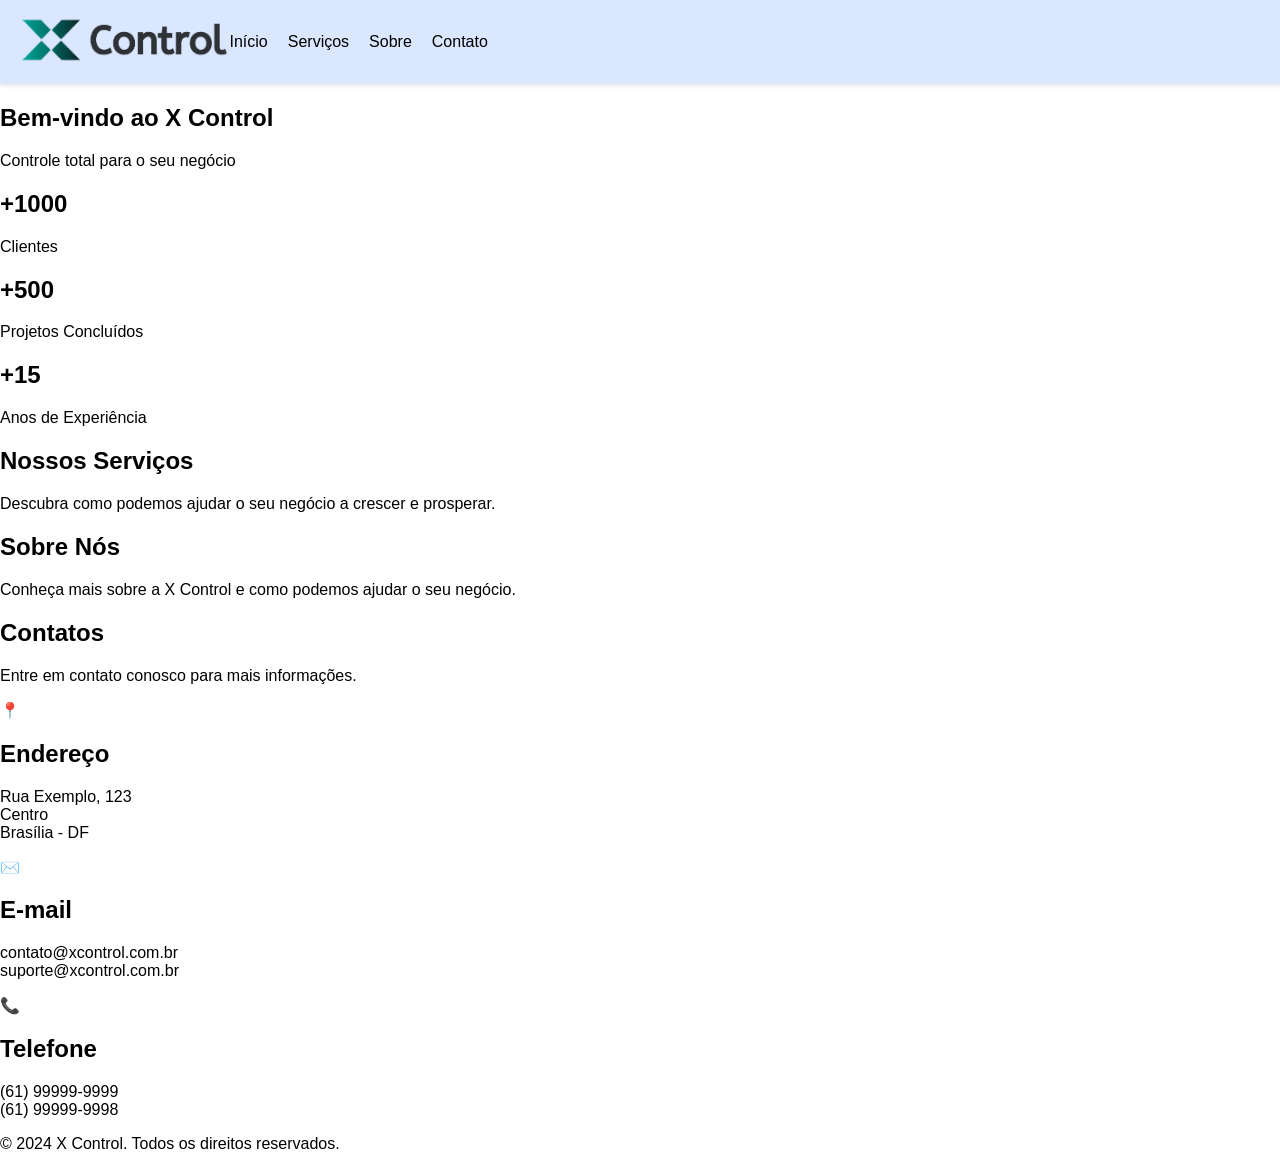
==== index.html @ 90ea310b "Initial commit" ====
<!DOCTYPE html>
<html lang="en">
<head>
    <meta charset="UTF-8">
    <meta name="viewport" content="width=device-width, initial-scale=1.0">
    <title>X Control</title>
    <link rel="stylesheet" href="style.css">
    
</head>
    
<body>
    <!-- Barra superior do código -->
    <header>
        <div class="header-container">
            <div class="logo">
                <img src="Control.png" alt="Logo do X Control">
            </div>
            <nav class="navbar">
                <ul>
                    <li href="Inicio">Início</li>
                    <li href="Servicos">Serviços</li>
                    <li href="Sobre">Sobre</li>
                    <li href="Contato">Contato</li>
                </ul>
            </nav>
        </div>  
    </header>

    <!-- Seção de Início -->
    <section class="Inicio">
            <h1>Bem-vindo ao X Control</h1>
            <p>Controle total para o seu negócio</p>

            <div class="stats-card">
                <h2>+1000</h2>
                <p>Clientes</p>
            </div>
            <div class="stats-card">
                <h2>+500</h2>
                <p>Projetos Concluídos</p>
            </div>
            <div class="stats-card">
                <h2>+15</h2>
                <p>Anos de Experiência</p>
            </div>

    </section>

    <!-- Seção de Serviços -->
    <section class="Servicos">
        <h2>Nossos Serviços</h2>
        <p>Descubra como podemos ajudar o seu negócio a crescer e prosperar.</p>
        <div class="servicos-container">
        </div>
        <div class="servicos-container">
        </div>
        <div class="servicos-container">
        </div>
        <div class="servicos-container">
        </div>
        <div class="servicos-container">
        </div>
        <div class="servicos-container">
        </div>
    </section>

    <!-- Seção Sobre -->
    <section class="Sobre">
        <h2>Sobre Nós</h2>
        <p>Conheça mais sobre a X Control e como podemos ajudar o seu negócio.</p>
    </section>

    <!-- Seção Contato -->
    <section class="Contato">
        <h2>Contatos</h2>
        <p>Entre em contato conosco para mais informações.</p>
        <div class="contato-container">
            <div class="icon">📍</div>
            <h2>Endereço</h2>
            <p>Rua Exemplo, 123<br>Centro<br>Brasília - DF</p>
        </div>
        <div class="contato-container">
            <div class="icon">✉️</div>
            <h2>E-mail</h2>
            <p>contato@xcontrol.com.br<br>suporte@xcontrol.com.br</p>
        </div>
        <div class="contato-container">
            <div class="icon">📞</div>
            <h2>Telefone</h2>
            <p>(61) 99999-9999<br>(61) 99999-9998</p>
        </div>
    </section>

    <!-- Rodapé -->
     <footer class="footer">
        <p>&copy; 2024 X Control. Todos os direitos reservados.</p>
    </footer>

    <script src="script.js"></script>
</body>
</html>
---- style.css ----
body {
    margin: 0;
    font-family: Arial, sans-serif;
}

.header-container {
    display: flex;
    align-items: center;
    background-color: #DAE7FF;
    width: 100%;
    padding: 15px 20px;
    box-shadow: 0 2px 4px rgba(0, 0, 0, 0.1);
}

.logo img { 
    height: 50px;
    width: auto;
}

.navbar ul {
    list-style: none;
    display: flex;
    gap: 20px;
    margin: 0;
    padding: 0;
}

html {
    scroll-behavior: smooth;
}
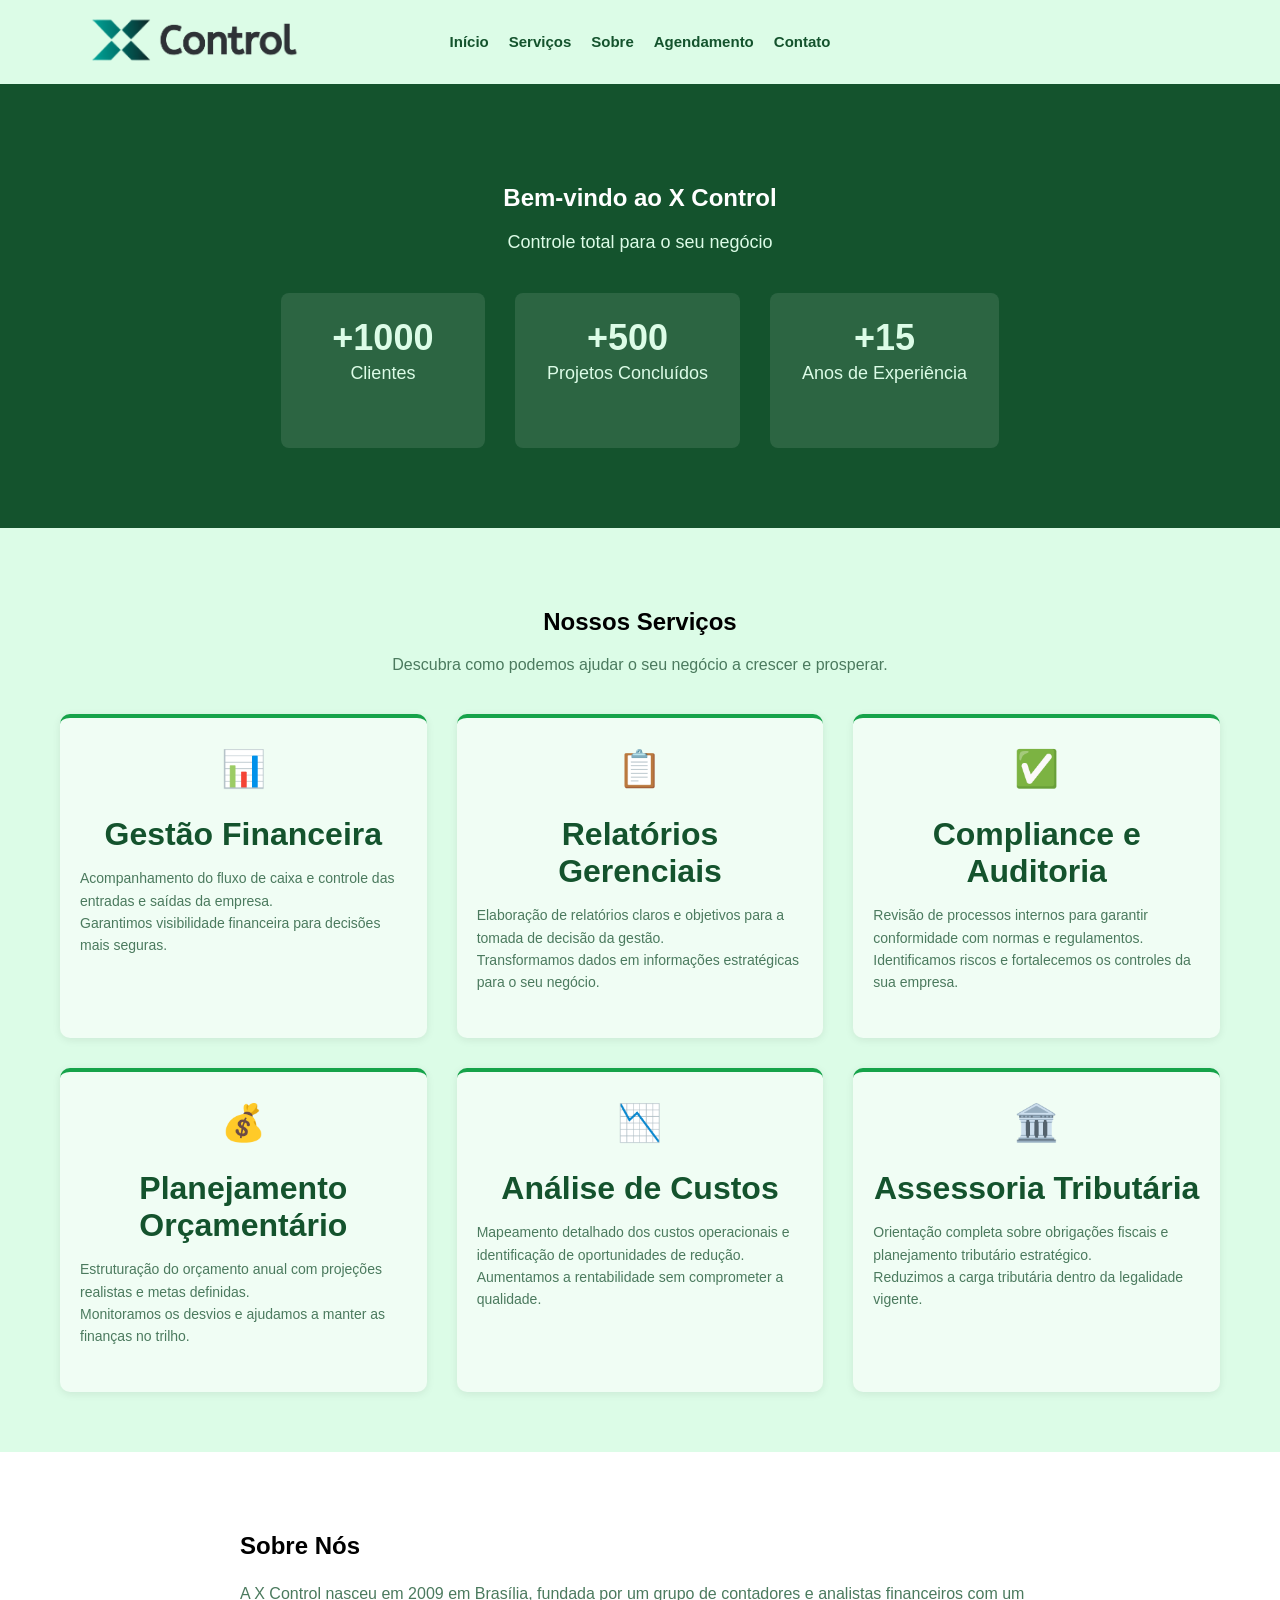
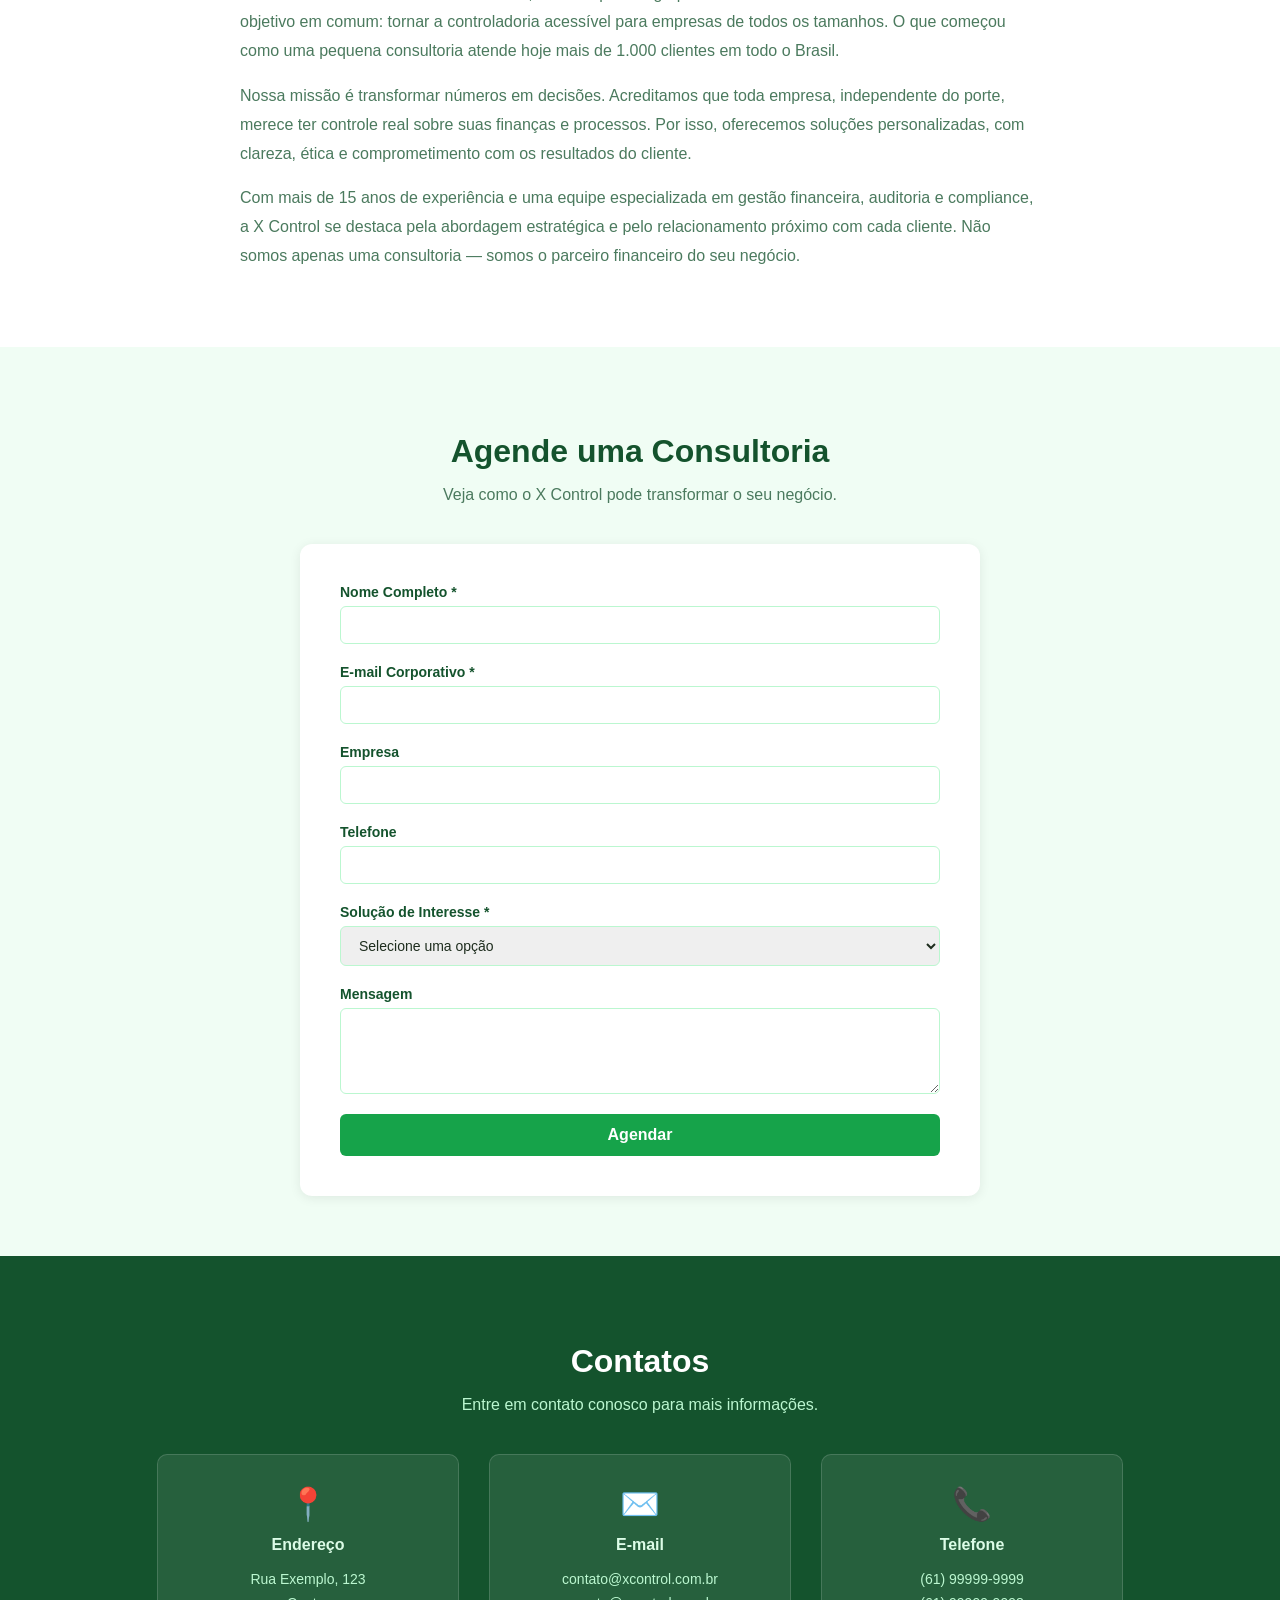
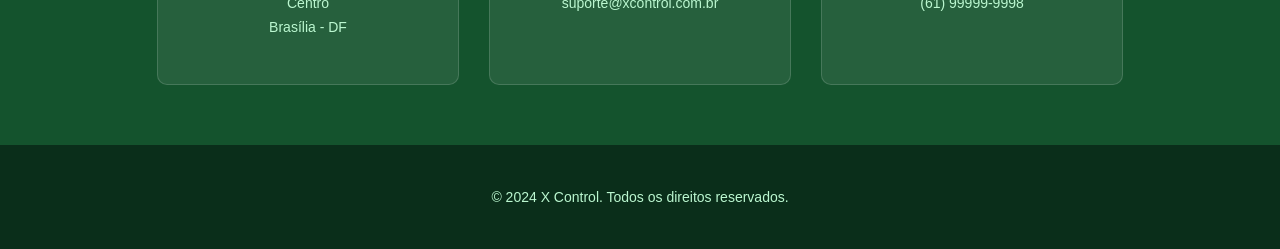
==== commit 991b22db: "ADD HTML Structure Adicionado a estrutura básica do HTML com pouco CSS." ====
--- a/index.html
+++ b/index.html
@@ -1,11 +1,11 @@
 <!DOCTYPE html>
-<html lang="en">
+<html lang="pt-BR">
 <head>
     <meta charset="UTF-8">
     <meta name="viewport" content="width=device-width, initial-scale=1.0">
     <title>X Control</title>
+    <link rel="icon" type="image/png" href="MiniLogo.png">
     <link rel="stylesheet" href="style.css">
-    
 </head>
     
 <body>
@@ -17,20 +17,21 @@
             </div>
             <nav class="navbar">
                 <ul>
-                    <li href="Inicio">Início</li>
-                    <li href="Servicos">Serviços</li>
-                    <li href="Sobre">Sobre</li>
-                    <li href="Contato">Contato</li>
+                    <li><a href="#inicio">Início</a></li>
+                    <li><a href="#servicos">Serviços</a></li>
+                    <li><a href="#sobre">Sobre</a></li>
+                    <li><a href="#agendamento">Agendamento</a></li>
+                    <li><a href="#contato">Contato</a></li>
                 </ul>
             </nav>
         </div>  
     </header>
 
     <!-- Seção de Início -->
-    <section class="Inicio">
-            <h1>Bem-vindo ao X Control</h1>
-            <p>Controle total para o seu negócio</p>
-
+    <section id="inicio">
+        <h1>Bem-vindo ao X Control</h1>
+        <p>Controle total para o seu negócio</p>
+        <div class="stats-row">
             <div class="stats-card">
                 <h2>+1000</h2>
                 <p>Clientes</p>
@@ -43,51 +44,129 @@
                 <h2>+15</h2>
                 <p>Anos de Experiência</p>
             </div>
-
+        </div>
     </section>
 
     <!-- Seção de Serviços -->
-    <section class="Servicos">
-        <h2>Nossos Serviços</h2>
+    <section id="servicos">
+        <h1>Nossos Serviços</h1>
         <p>Descubra como podemos ajudar o seu negócio a crescer e prosperar.</p>
-        <div class="servicos-container">
-        </div>
-        <div class="servicos-container">
-        </div>
-        <div class="servicos-container">
-        </div>
-        <div class="servicos-container">
-        </div>
-        <div class="servicos-container">
-        </div>
-        <div class="servicos-container">
+        <div class="servicos-grid">
+            <div class="servicos-container">
+                <div class="icon">📊</div>
+                <h2>Gestão Financeira</h2>
+                <p>Acompanhamento do fluxo de caixa e controle das entradas e saídas da empresa.<br>Garantimos visibilidade financeira para decisões mais seguras.</p>
+            </div>
+            <div class="servicos-container">
+                <div class="icon">📋</div>
+                <h2>Relatórios Gerenciais</h2>
+                <p>Elaboração de relatórios claros e objetivos para a tomada de decisão da gestão.<br>Transformamos dados em informações estratégicas para o seu negócio.</p>
+            </div>
+            <div class="servicos-container">
+                <div class="icon">✅</div>
+                <h2>Compliance e Auditoria</h2>
+                <p>Revisão de processos internos para garantir conformidade com normas e regulamentos.<br>Identificamos riscos e fortalecemos os controles da sua empresa.</p>
+            </div>
+            <div class="servicos-container">
+                <div class="icon">💰</div>
+                <h2>Planejamento Orçamentário</h2>
+                <p>Estruturação do orçamento anual com projeções realistas e metas definidas.<br>Monitoramos os desvios e ajudamos a manter as finanças no trilho.</p>
+            </div>
+            <div class="servicos-container">
+                <div class="icon">📉</div>
+                <h2>Análise de Custos</h2>
+                <p>Mapeamento detalhado dos custos operacionais e identificação de oportunidades de redução.<br>Aumentamos a rentabilidade sem comprometer a qualidade.</p>
+            </div>
+            <div class="servicos-container">   
+                <div class="icon">🏛️</div>
+                <h2>Assessoria Tributária</h2>
+                <p>Orientação completa sobre obrigações fiscais e planejamento tributário estratégico.<br>Reduzimos a carga tributária dentro da legalidade vigente.</p>
+            </div>
         </div>
     </section>
 
     <!-- Seção Sobre -->
-    <section class="Sobre">
-        <h2>Sobre Nós</h2>
-        <p>Conheça mais sobre a X Control e como podemos ajudar o seu negócio.</p>
+    <section id="sobre">
+        <h1>Sobre Nós</h1>
+        <p>A X Control nasceu em 2009 em Brasília, fundada por um grupo de contadores e analistas financeiros com um objetivo em comum: tornar a controladoria acessível para empresas de todos os tamanhos.
+             O que começou como uma pequena consultoria atende hoje mais de 1.000 clientes em todo o Brasil.</p>
+        <p>Nossa missão é transformar números em decisões. Acreditamos que toda empresa, independente do porte, merece ter controle real sobre suas finanças e processos. 
+            Por isso, oferecemos soluções personalizadas, com clareza, ética e comprometimento com os resultados do cliente.</p>
+            <p>Com mais de 15 anos de experiência e uma equipe especializada em gestão financeira, auditoria e compliance, a X Control se destaca pela abordagem estratégica e pelo relacionamento próximo com cada cliente. 
+                Não somos apenas uma consultoria — somos o parceiro financeiro do seu negócio.</p>
+    </section>
+
+    <!-- Seção de Agendamento -->
+    <section id="agendamento">
+        <h1>Agende uma Consultoria</h1>
+        <p>Veja como o X Control pode transformar o seu negócio.</p>
+
+        <form id="contato-form">
+                    <div class="form-group">
+                        <label for="nome">Nome Completo *</label>
+                        <input type="text" id="nome" name="nome" required>
+                    </div>
+                    
+                    <div class="form-group">
+                        <label for="email">E-mail Corporativo *</label>
+                        <input type="email" id="email" name="email" required>
+                        <span class="error-msg" id="email-error">Formato de e-mail inválido.</span>
+                    </div>
+
+                    <div class="form-group">
+                        <label for="empresa">Empresa</label>
+                        <input type="text" id="empresa" name="empresa">
+                    </div>
+
+                    <div class="form-group">
+                        <label for="telefone">Telefone</label>
+                        <input type="tel" id="telefone" name="telefone">
+                    </div>
+
+                    <div class="form-group">
+                        <label for="solucao">Solução de Interesse *</label>
+                        <select id="solucao" name="solucao" required>
+                            <option value="">Selecione uma opção</option>
+                            <option value="automacao">Gestão Financeira</option>
+                            <option value="cloud">Relatórios Gerenciais</option>
+                            <option value="seguranca">Compliance e Auditoria</option>
+                            <option value="bi">Planejamento Orçamentário</option>
+                            <option value="bi">Análise de Custos</option>
+                            <option value="bi">Assessoria Tributária</option>
+                            <option value="outros">Outros</option>
+                        </select>
+                    </div>
+
+                    <div class="form-group">
+                        <label for="mensagem">Mensagem</label>
+                        <textarea id="mensagem" name="mensagem" rows="4"></textarea>
+                    </div>
+
+                    <button type="submit" class="btn-agendar">Agendar</button>
+                </form>
+    
     </section>
 
     <!-- Seção Contato -->
-    <section class="Contato">
-        <h2>Contatos</h2>
+    <section id="contato">
+        <h1>Contatos</h1>
         <p>Entre em contato conosco para mais informações.</p>
-        <div class="contato-container">
-            <div class="icon">📍</div>
-            <h2>Endereço</h2>
-            <p>Rua Exemplo, 123<br>Centro<br>Brasília - DF</p>
-        </div>
-        <div class="contato-container">
-            <div class="icon">✉️</div>
-            <h2>E-mail</h2>
-            <p>contato@xcontrol.com.br<br>suporte@xcontrol.com.br</p>
-        </div>
-        <div class="contato-container">
-            <div class="icon">📞</div>
-            <h2>Telefone</h2>
-            <p>(61) 99999-9999<br>(61) 99999-9998</p>
+        <div class="contato-row">
+            <div class="contato-container">
+                <div class="icon">📍</div>
+                <h2>Endereço</h2>
+                <p>Rua Exemplo, 123<br>Centro<br>Brasília - DF</p>
+            </div>
+            <div class="contato-container">
+                <div class="icon">✉️</div>
+                <h2>E-mail</h2>
+                <p>contato@xcontrol.com.br<br>suporte@xcontrol.com.br</p>
+            </div>
+            <div class="contato-container">
+                <div class="icon">📞</div>
+                <h2>Telefone</h2>
+                <p>(61) 99999-9999<br>(61) 99999-9998</p>
+            </div>
         </div>
     </section>
 
--- a/style.css
+++ b/style.css
@@ -1,15 +1,35 @@
+html {
+    scroll-behavior: smooth;
+}
+
 body {
     margin: 0;
     font-family: Arial, sans-serif;
 }
 
+header {
+    position: sticky;
+    top: 0;
+    z-index: 1000;
+    transition: box-shadow 0.3s;
+    background-color: #dcfce7;
+}
+
 .header-container {
     display: flex;
     align-items: center;
-    background-color: #DAE7FF;
+    justify-content: space-between;
+    max-width: 1200px;
+    margin: 0 auto;
+    padding: 15px 50px;
+    box-sizing: border-box;
     width: 100%;
-    padding: 15px 20px;
-    box-shadow: 0 2px 4px rgba(0, 0, 0, 0.1);
+}
+
+.navbar {
+    position: absolute;
+    left: 50%;
+    transform: translateX(-50%);
 }
 
 .logo img { 
@@ -25,6 +45,270 @@
     padding: 0;
 }
 
-html {
-    scroll-behavior: smooth;
+.navbar ul a {
+    text-decoration: none;
+    color: #14532d;
+    font-weight: 600;
+    font-size: 15px;
+    transition: color 0.3s;
+}
+
+.navbar ul a:hover {
+    color: #16a34a;
+}
+
+#inicio {
+    background-color: #14532d;
+    color: white;
+    text-align: center;
+    padding: 80px 20px;
+}
+
+#inicio p {
+    font-size: 18px;
+    color: #dcfce7;
+    margin-bottom: 40px;
+}
+
+.stats-row {
+    display: flex;
+    justify-content: center;
+    gap: 30px;
+    flex-wrap: wrap;
+}
+
+.stats-card {
+    background-color: rgba(255,255,255,0.1);
+    border-radius: 8px;
+    padding: 24px 32px;
+    text-align: center;
+    min-width: 140px;
+}
+
+.stats-card h2 {
+    font-size: 36px;
+    color: #dcfce7;
+    margin: 0;
+}
+
+.stats-card p {
+    font-size: 14px;
+    color: #4b7a5e;
+    margin: 4px 0 0;
+}
+
+#servicos {
+    background-color: #dcfce7;
+    padding: 60px 20px;
+    text-align: center;
+    min-width: 320px;
+}
+
+.servicos-grid {
+    display: grid;
+    grid-template-columns: repeat(3, 1fr);
+    gap: 30px;
+    max-width: 1200px;
+    margin: 40px auto 0;
+    padding: 0 20px;
+    box-sizing: border-box;
+}
+
+#servicos h2 {
+    font-size: 32px;
+    color: #14532d;
+}
+
+#servicos > p {
+    color: #4b7a5e;
+    font-size: 16px;
+}
+
+.servicos-container {
+    background-color: #f0fdf4;
+    border-radius: 10px;
+    padding: 30px 20px;
+    box-shadow: 0 2px 8px rgba(0,0,0,0.08);
+    border-top: 4px solid #16a34a;
+    transition: transform 0.3s;
+}
+
+.servicos-container:hover {
+    transform: translateY(-10px);
+}
+
+.servicos-container .icon {
+    font-size: 36px;
+    margin-bottom: 12px;
+}
+
+.servicos-container h2 {
+    font-size: 18px;
+    color: #1e2d1e;
+    margin-bottom: 8px;
+}
+
+.servicos-container p {
+    font-size: 14px;
+    color: #4b7a5e;
+    line-height: 1.6;
+    text-align: left;
+}
+
+#sobre {
+    background-color: #ffffff;
+    padding: 60px 20px;
+    max-width: 800px;
+    margin: 0 auto;
+}
+
+#sobre h2 {
+    font-size: 32px;
+    color: #14532d;
+    margin-bottom: 20px;
+}
+
+#sobre p {
+    font-size: 16px;
+    color: #4b7a5e;
+    line-height: 1.8;
+    margin-bottom: 16px;
+}
+
+#agendamento {
+    background-color: #f0fdf4;
+    padding: 60px 20px;
+}
+
+#agendamento h1 {
+    font-size: 32px;
+    color: #14532d;
+    text-align: center;
+    margin-bottom: 10px;
+}
+
+#agendamento > p {
+    text-align: center;
+    color: #4b7a5e;
+    margin-bottom: 40px;
+}
+
+#contato-form {
+    max-width: 600px;
+    margin: 0 auto;
+    background-color: #ffffff;
+    padding: 40px;
+    border-radius: 12px;
+    box-shadow: 0 2px 12px rgba(0,0,0,0.08);
+}
+
+.form-group {
+    display: flex;
+    flex-direction: column;
+    margin-bottom: 20px;
+}
+
+.form-group label {
+    font-size: 14px;
+    font-weight: 600;
+    color: #14532d;
+    margin-bottom: 6px;
+}
+
+.form-group input,
+.form-group select,
+.form-group textarea {
+    padding: 10px 14px;
+    border: 1px solid #bbf7d0;
+    border-radius: 6px;
+    font-size: 14px;
+    color: #1e2d1e;
+    outline: none;
+    transition: border-color 0.3s;
+}
+
+.form-group input:focus, .form-group select:focus, .form-group textarea:focus {
+    border-color: #16a34a;
+}
+
+.error-msg {
+    display: none;
+    font-size: 12px;
+    color: #dc2626;
+}
+
+.btn-agendar {
+    width: 100%;
+    padding: 12px;
+    background-color: #16a34a;
+    color: #ffffff;
+    font-size: 16px;
+    font-weight: 600;
+    border: none;
+    border-radius: 6px;
+    cursor: pointer;
+    transition: background-color 0.3s;
+}
+
+.btn-agendar:hover {
+    background-color: #15803d;
+}
+
+#contato {
+    background-color: #14532d;
+    padding: 60px 20px;
+    text-align: center;
+}
+
+#contato h1 {
+    font-size: 32px;
+    color: #ffffff;
+    margin-bottom: 10px;
+}
+
+#contato > p {
+    color: #bbf7d0;
+    margin-bottom: 40px;
+}
+
+.contato-row {
+    display: flex;
+    justify-content: center;
+    gap: 30px;
+    flex-wrap: wrap;
+    max-width: 1000px;
+    margin: 0 auto;
+}
+
+.contato-container {
+    background-color: rgba(255,255,255,0.08);
+    border-radius: 10px;
+    padding: 30px 40px;
+    min-width: 220px;
+    border: 1px solid rgba(255,255,255,0.15);
+}
+
+.contato-container .icon {
+    font-size: 32px;
+    margin-bottom: 10px;
+}
+
+.contato-container h2 {
+    font-size: 16px;
+    color: #dcfce7;
+    margin-bottom: 8px;
+}
+
+.contato-container p {
+    font-size: 14px;
+    color: #bbf7d0;
+    line-height: 1.7;
+}
+
+.footer {
+    background-color: #0a2e1a;
+    color: #bbf7d0;
+    text-align: center;
+    padding: 30px 20px;
+    font-size: 14px;
 }
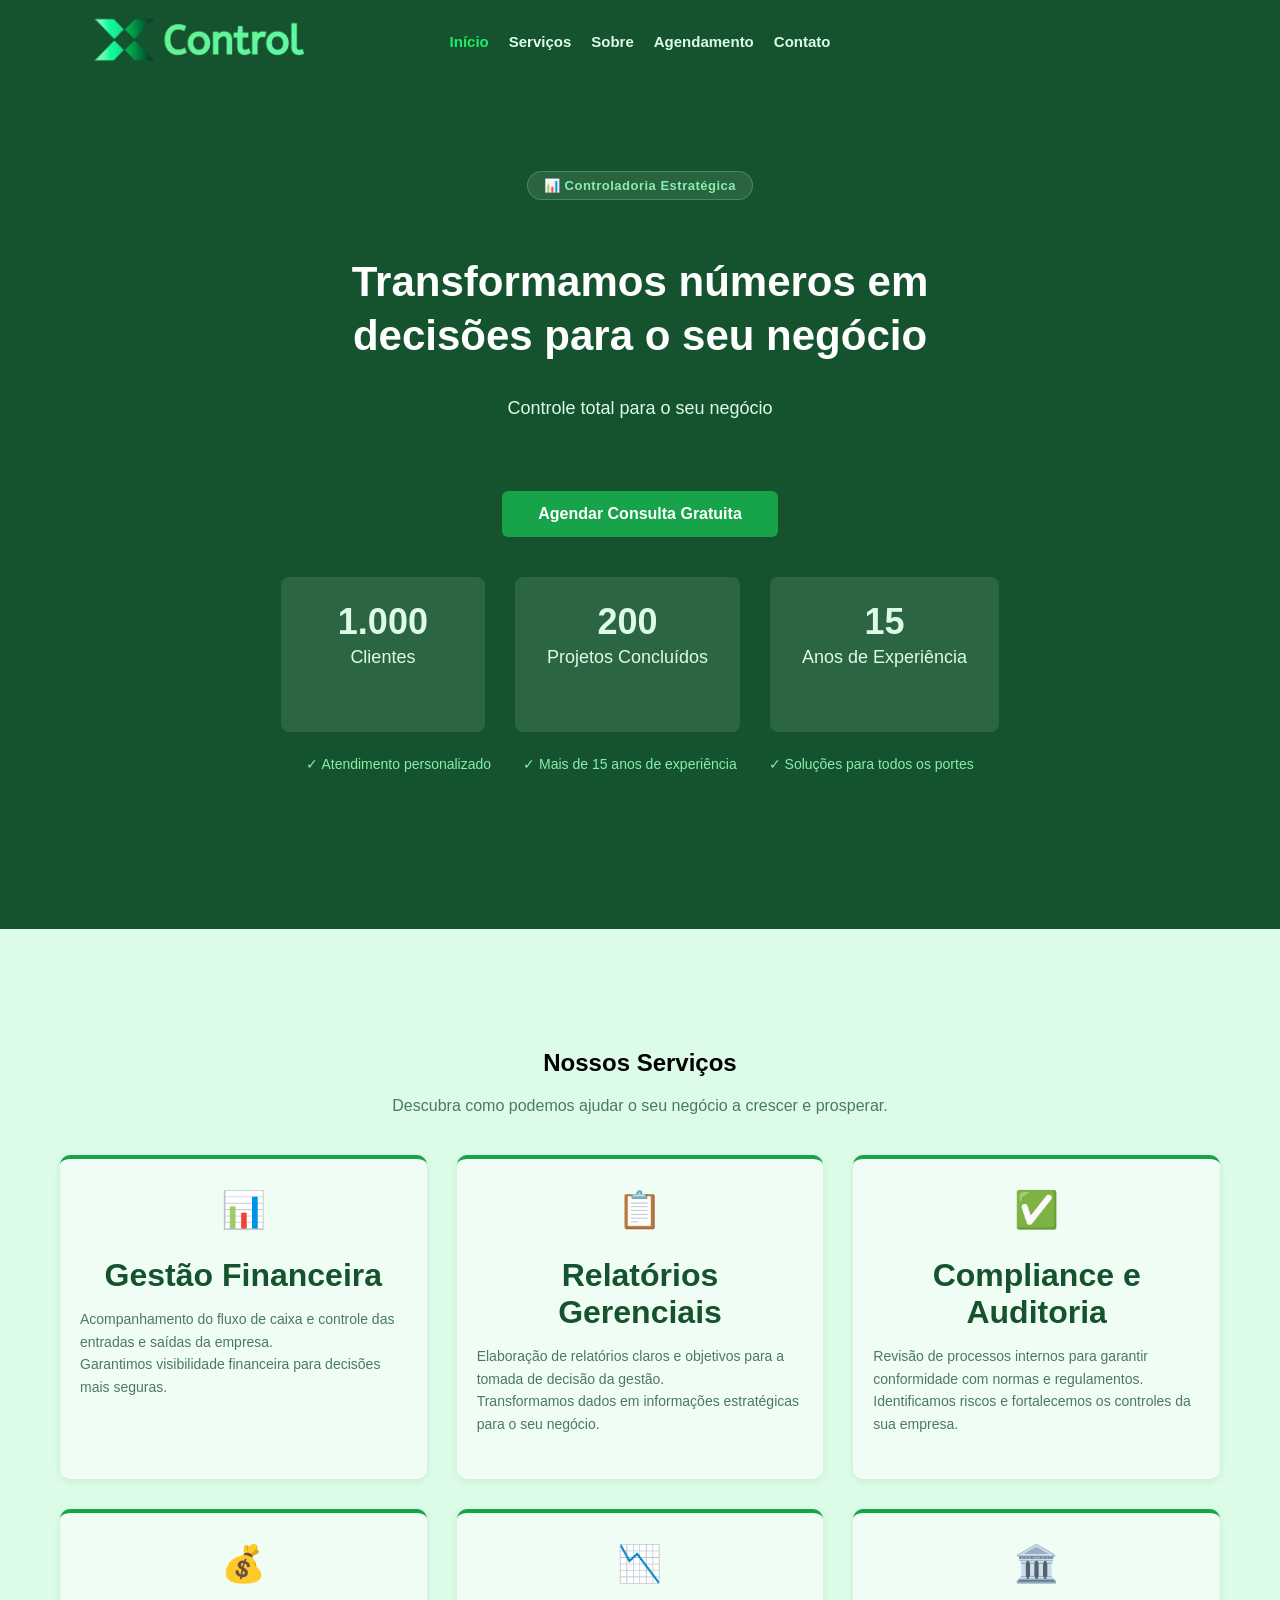
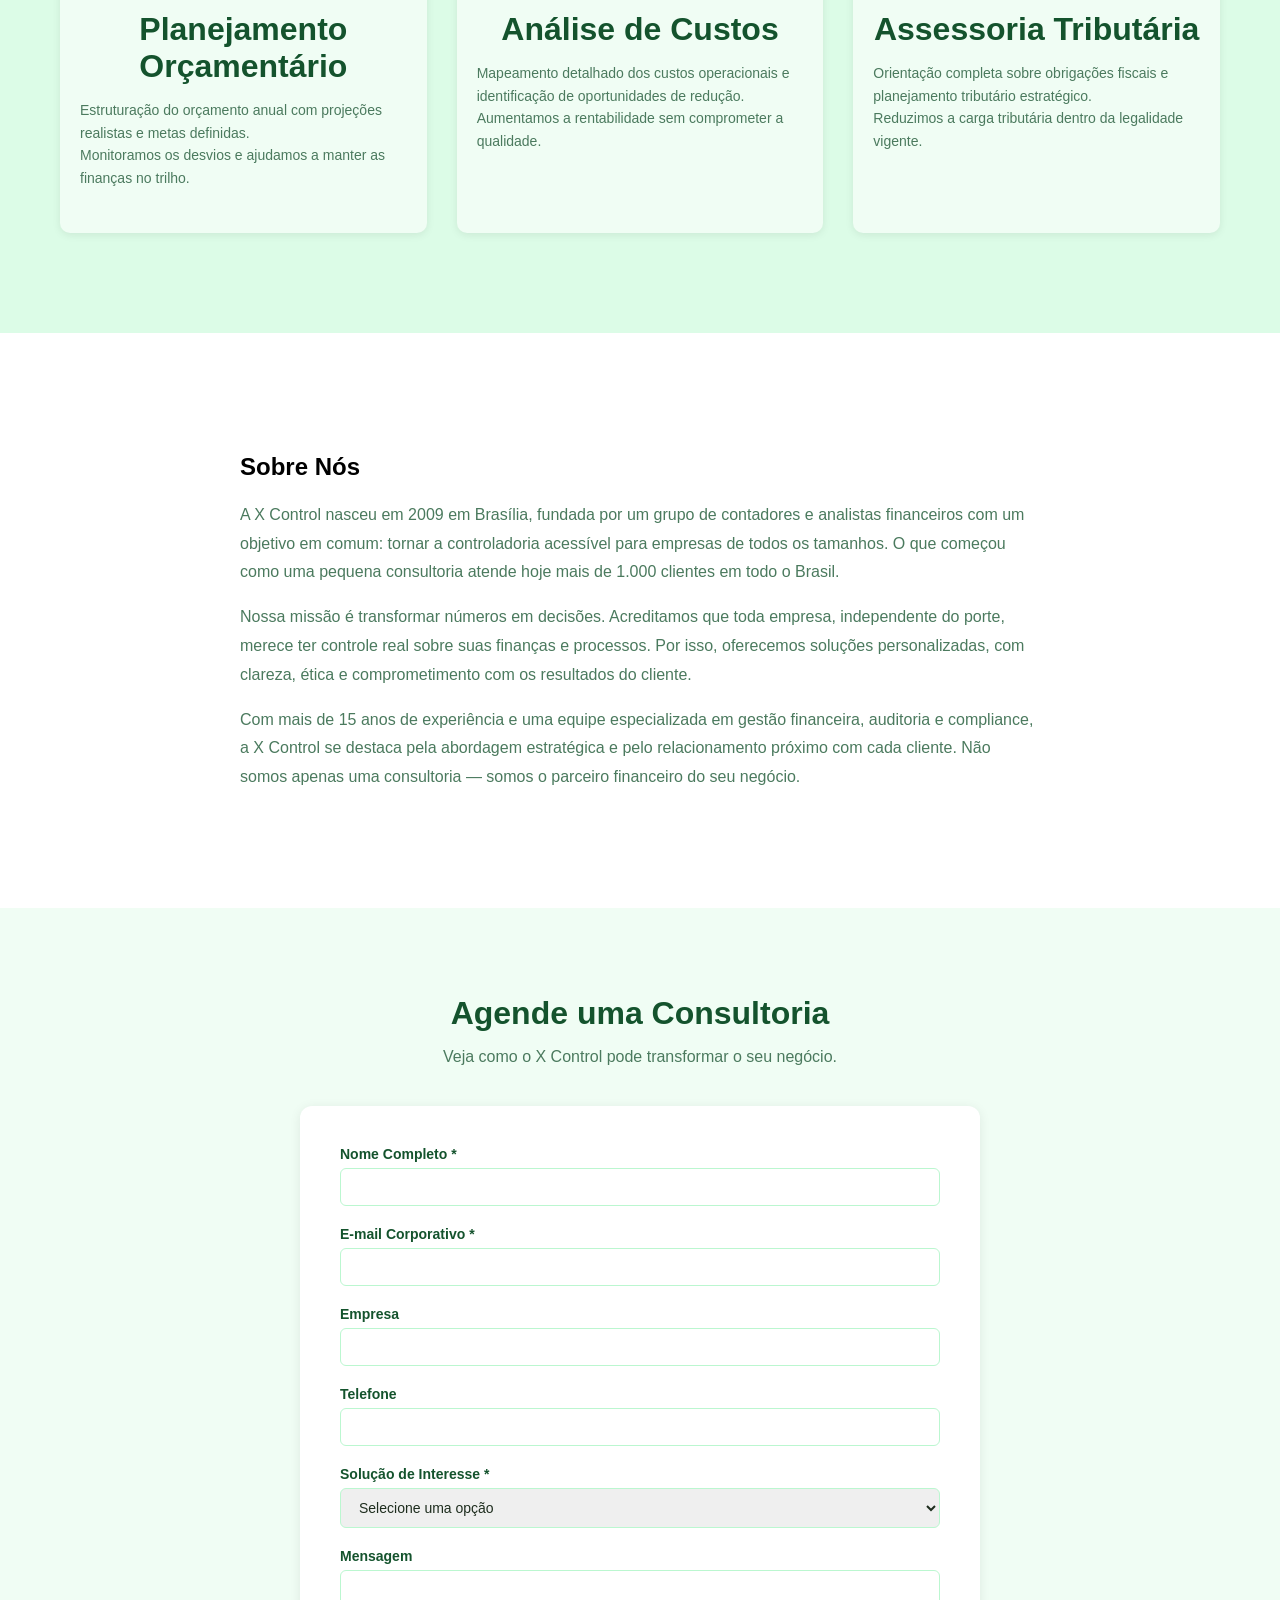
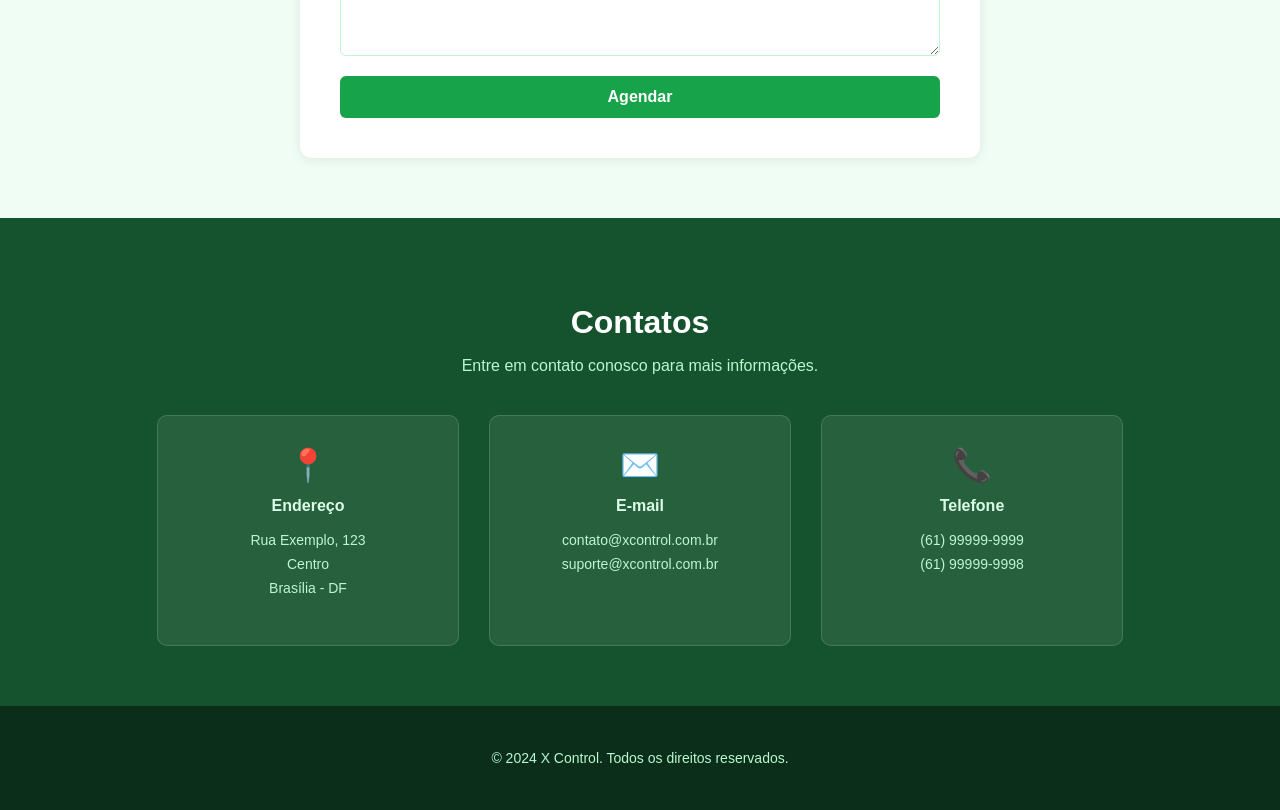
==== commit f17a147a: "Fase 2 Site" ====
--- a/index.html
+++ b/index.html
@@ -3,7 +3,7 @@
 <head>
     <meta charset="UTF-8">
     <meta name="viewport" content="width=device-width, initial-scale=1.0">
-    <title>X Control</title>
+    <title>Control</title>
     <link rel="icon" type="image/png" href="MiniLogo.png">
     <link rel="stylesheet" href="style.css">
 </head>
@@ -29,22 +29,32 @@
 
     <!-- Seção de Início -->
     <section id="inicio">
-        <h1>Bem-vindo ao X Control</h1>
+        <span class="badge-inicio">📊 Controladoria Estratégica</span>
+        <h1>Transformamos números em<br>decisões para o seu negócio</h1>
         <p>Controle total para o seu negócio</p>
+        <a href="#agendamento" class="btn-inicio">Agendar Consulta Gratuita</a>
         <div class="stats-row">
             <div class="stats-card">
-                <h2>+1000</h2>
+                <h2 class="contador" data-target="1000">0</h2>
                 <p>Clientes</p>
             </div>
             <div class="stats-card">
-                <h2>+500</h2>
+                <h2 class="contador" data-target="200">0</h2>
                 <p>Projetos Concluídos</p>
             </div>
             <div class="stats-card">
-                <h2>+15</h2>
+                <h2 class="contador" data-target="15">0</h2>
                 <p>Anos de Experiência</p>
             </div>
         </div>
+
+        <div class="diferenciais-row">
+            <span>✓ Atendimento personalizado</span>
+            <span>✓ Mais de 15 anos de experiência</span>
+            <span>✓ Soluções para todos os portes</span>
+        </div>
+        
+</div>
     </section>
 
     <!-- Seção de Serviços -->
--- a/style.css
+++ b/style.css
@@ -12,7 +12,7 @@
     top: 0;
     z-index: 1000;
     transition: box-shadow 0.3s;
-    background-color: #dcfce7;
+    background-color: #14532d;
 }
 
 .header-container {
@@ -26,6 +26,10 @@
     width: 100%;
 }
 
+header.scrolled{
+    box-shadow: 0 6px 18px #00000022;
+}
+
 .navbar {
     position: absolute;
     left: 50%;
@@ -47,21 +51,50 @@
 
 .navbar ul a {
     text-decoration: none;
-    color: #14532d;
+    color: #dcfce7;
     font-weight: 600;
     font-size: 15px;
     transition: color 0.3s;
 }
 
 .navbar ul a:hover {
-    color: #16a34a;
+    color: #1fed6a;
+}
+
+.navbar ul a.active{
+    color: #1fed6a;
 }
 
 #inicio {
     background-color: #14532d;
-    color: white;
-    text-align: center;
-    padding: 80px 20px;
+    color: #FFFFFF;
+    text-align: center;
+     min-height: 75vh;
+    display: flex;
+    flex-direction: column;
+    justify-content: center;
+    align-items: center;
+    padding: 50px 20px 120px;
+}
+
+.badge-inicio {
+    display: inline-block;
+    background-color: #ffffff18;
+    color: #86efac;
+    font-size: 13px;
+    font-weight: 600;
+    padding: 6px 16px;
+    border-radius: 999px;
+    border: 1px solid #86efac44;
+    margin-bottom: 20px;
+    letter-spacing: 0.5px;
+}
+
+#inicio h1 {
+    font-size: 42px;
+    font-weight: 700;
+    line-height: 1.3;
+    margin-bottom: 16px;
 }
 
 #inicio p {
@@ -97,9 +130,53 @@
     margin: 4px 0 0;
 }
 
+.btn-inicio {
+    display: inline-block;
+    margin: 32px 0 40px;
+    padding: 14px 36px;
+    background-color: #16a34a;
+    color: #ffffff;
+    font-size: 16px;
+    font-weight: 600;
+    border-radius: 6px;
+    text-decoration: none;
+    transition: background-color 0.3s;
+}
+
+.btn-inicio-outline {
+    display: inline-block;
+    padding: 14px 36px;
+    border: 2px solid #86efac;
+    color: #86efac;
+    font-size: 16px;
+    font-weight: 600;
+    border-radius: 6px;
+    text-decoration: none;
+    transition: all 0.3s;
+}
+
+.btn-inicio-outline:hover {
+    background-color: #86efac22;
+}
+
+.btn-inicio:hover {
+    background-color: #15803d;
+}
+
+.diferenciais-row {
+    display: flex;
+    gap: 32px;
+    justify-content: center;
+    flex-wrap: wrap;
+    margin-top: 24px;
+    font-size: 14px;
+    color: #86efac;
+    font-weight: 500;
+}
+
 #servicos {
     background-color: #dcfce7;
-    padding: 60px 20px;
+    padding: 100px 20px;
     text-align: center;
     min-width: 320px;
 }
@@ -131,6 +208,14 @@
     box-shadow: 0 2px 8px rgba(0,0,0,0.08);
     border-top: 4px solid #16a34a;
     transition: transform 0.3s;
+    opacity: 0;
+    transform: translateY(30px);
+    transition: opacity 0.6s ease, transform 0.6s ease;
+}
+
+.servicos-container.visivel {
+    opacity: 1;
+    transform: translateY(0);
 }
 
 .servicos-container:hover {
@@ -157,7 +242,7 @@
 
 #sobre {
     background-color: #ffffff;
-    padding: 60px 20px;
+    padding: 100px 20px;
     max-width: 800px;
     margin: 0 auto;
 }
@@ -311,4 +396,23 @@
     text-align: center;
     padding: 30px 20px;
     font-size: 14px;
-}+}
+
+
+::-webkit-scrollbar {
+    width: 8px;
+}
+
+::-webkit-scrollbar-track {
+    background-color: #0a2e1a;
+}
+
+::-webkit-scrollbar-thumb {
+    background-color: #16a34a;
+    border-radius: 999px;
+}
+
+
+::-webkit-scrollbar-thumb:hover {
+    background-color: #15803d;
+}
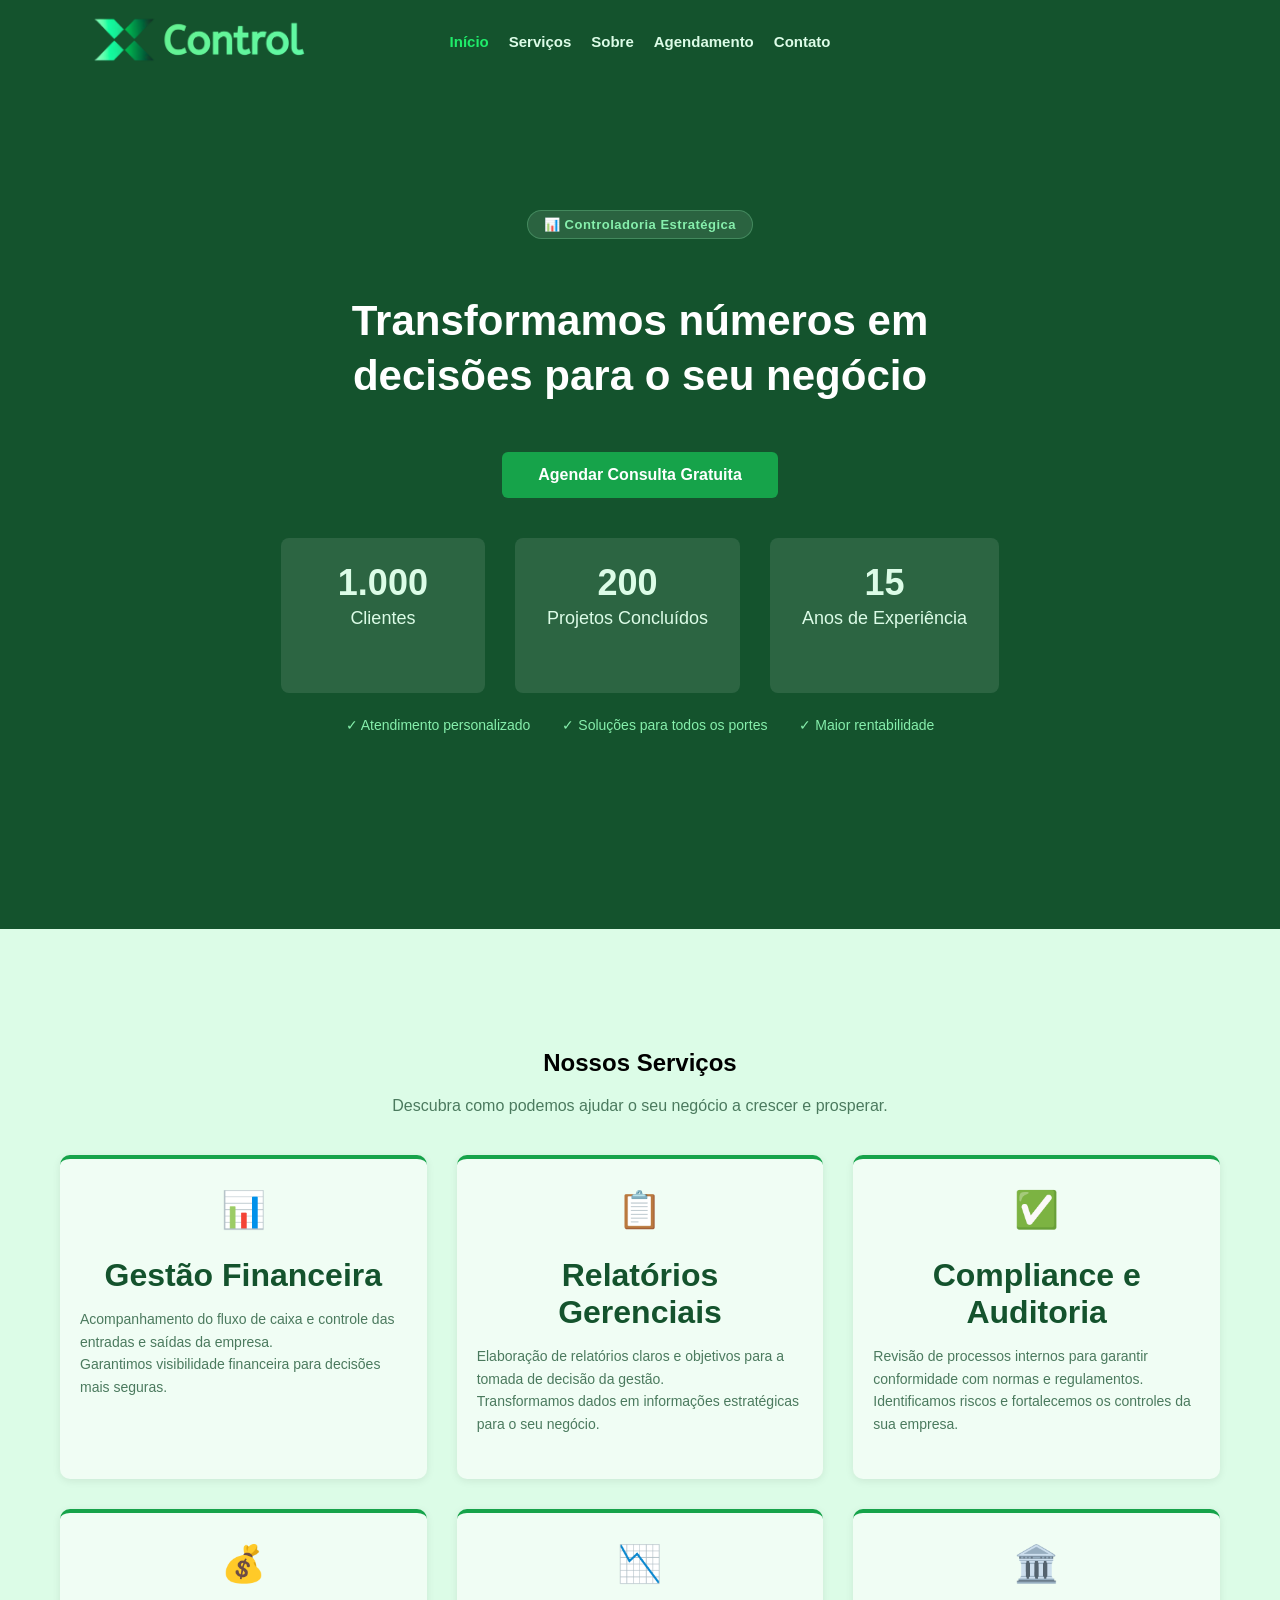
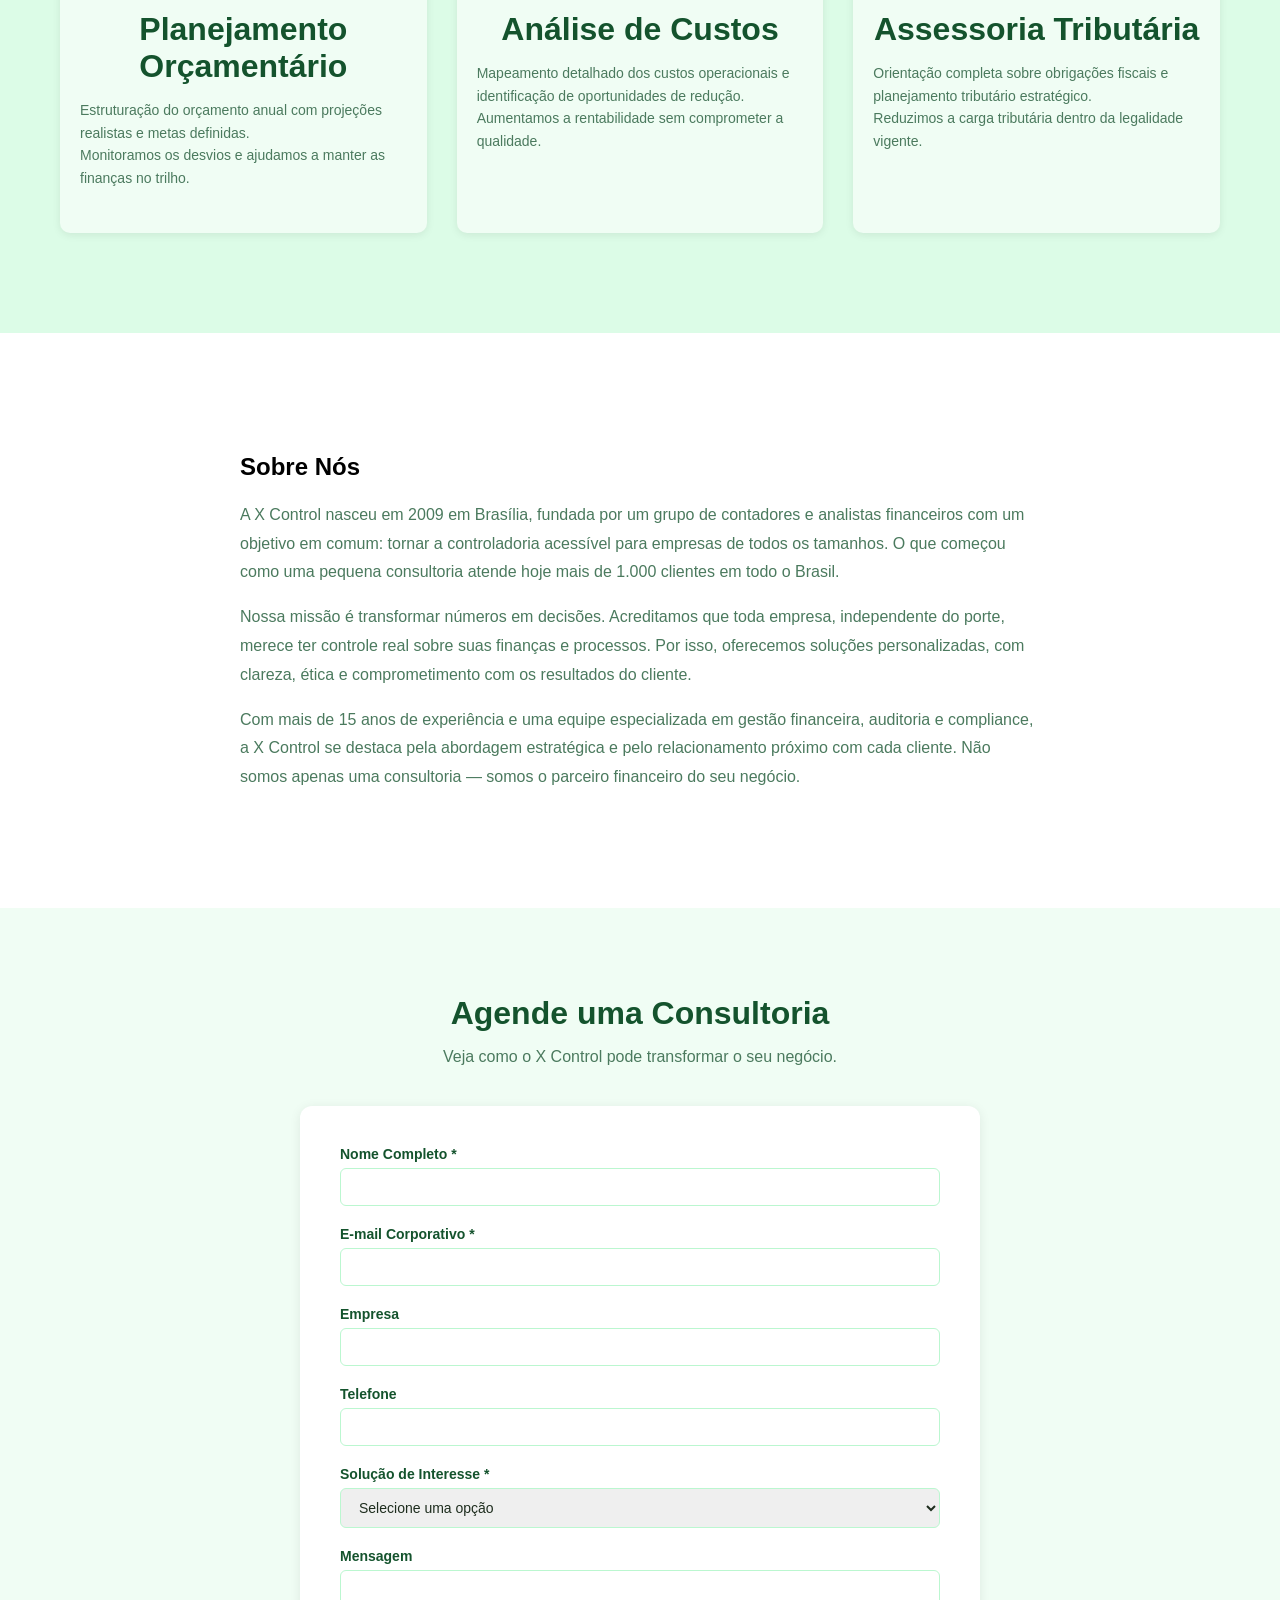
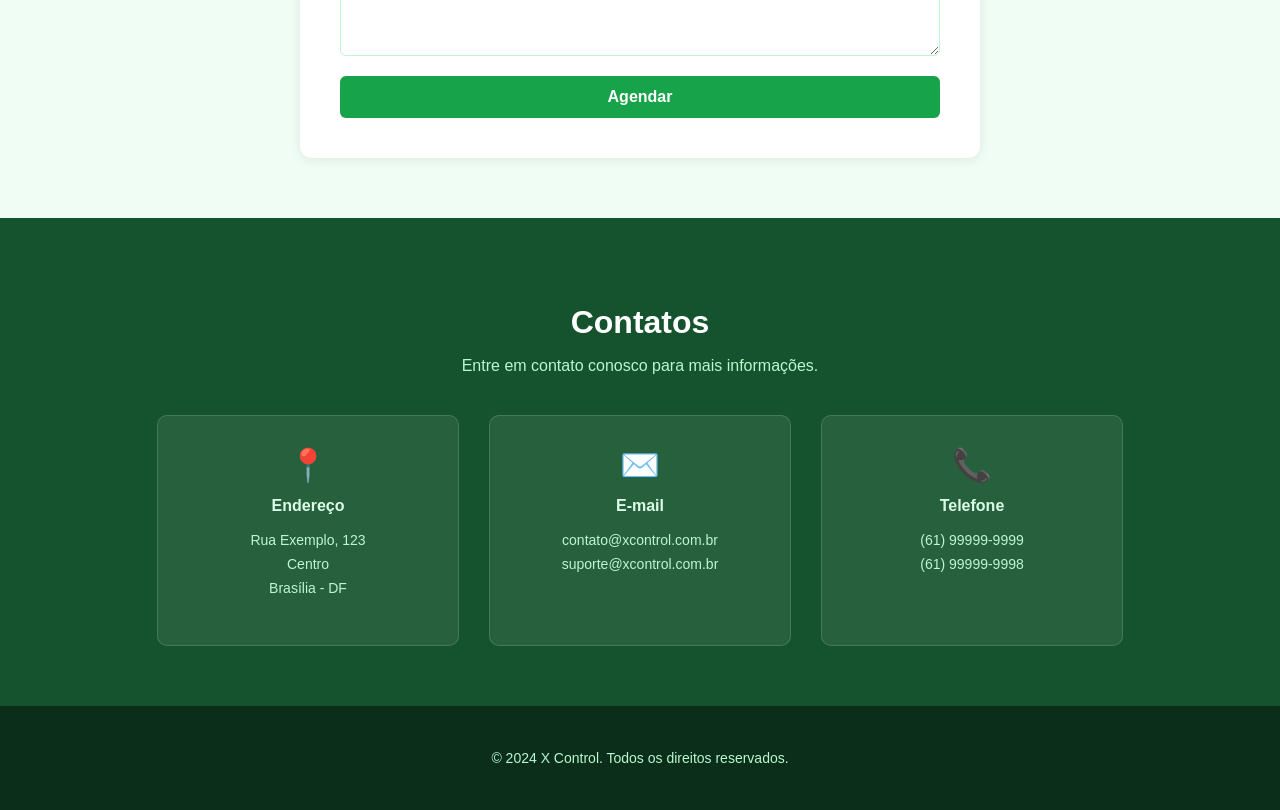
==== commit 59ab22b1: "Update V2.1" ====
--- a/index.html
+++ b/index.html
@@ -31,7 +31,6 @@
     <section id="inicio">
         <span class="badge-inicio">📊 Controladoria Estratégica</span>
         <h1>Transformamos números em<br>decisões para o seu negócio</h1>
-        <p>Controle total para o seu negócio</p>
         <a href="#agendamento" class="btn-inicio">Agendar Consulta Gratuita</a>
         <div class="stats-row">
             <div class="stats-card">
@@ -50,8 +49,8 @@
 
         <div class="diferenciais-row">
             <span>✓ Atendimento personalizado</span>
-            <span>✓ Mais de 15 anos de experiência</span>
             <span>✓ Soluções para todos os portes</span>
+            <span>✓ Maior rentabilidade</span>
         </div>
         
 </div>
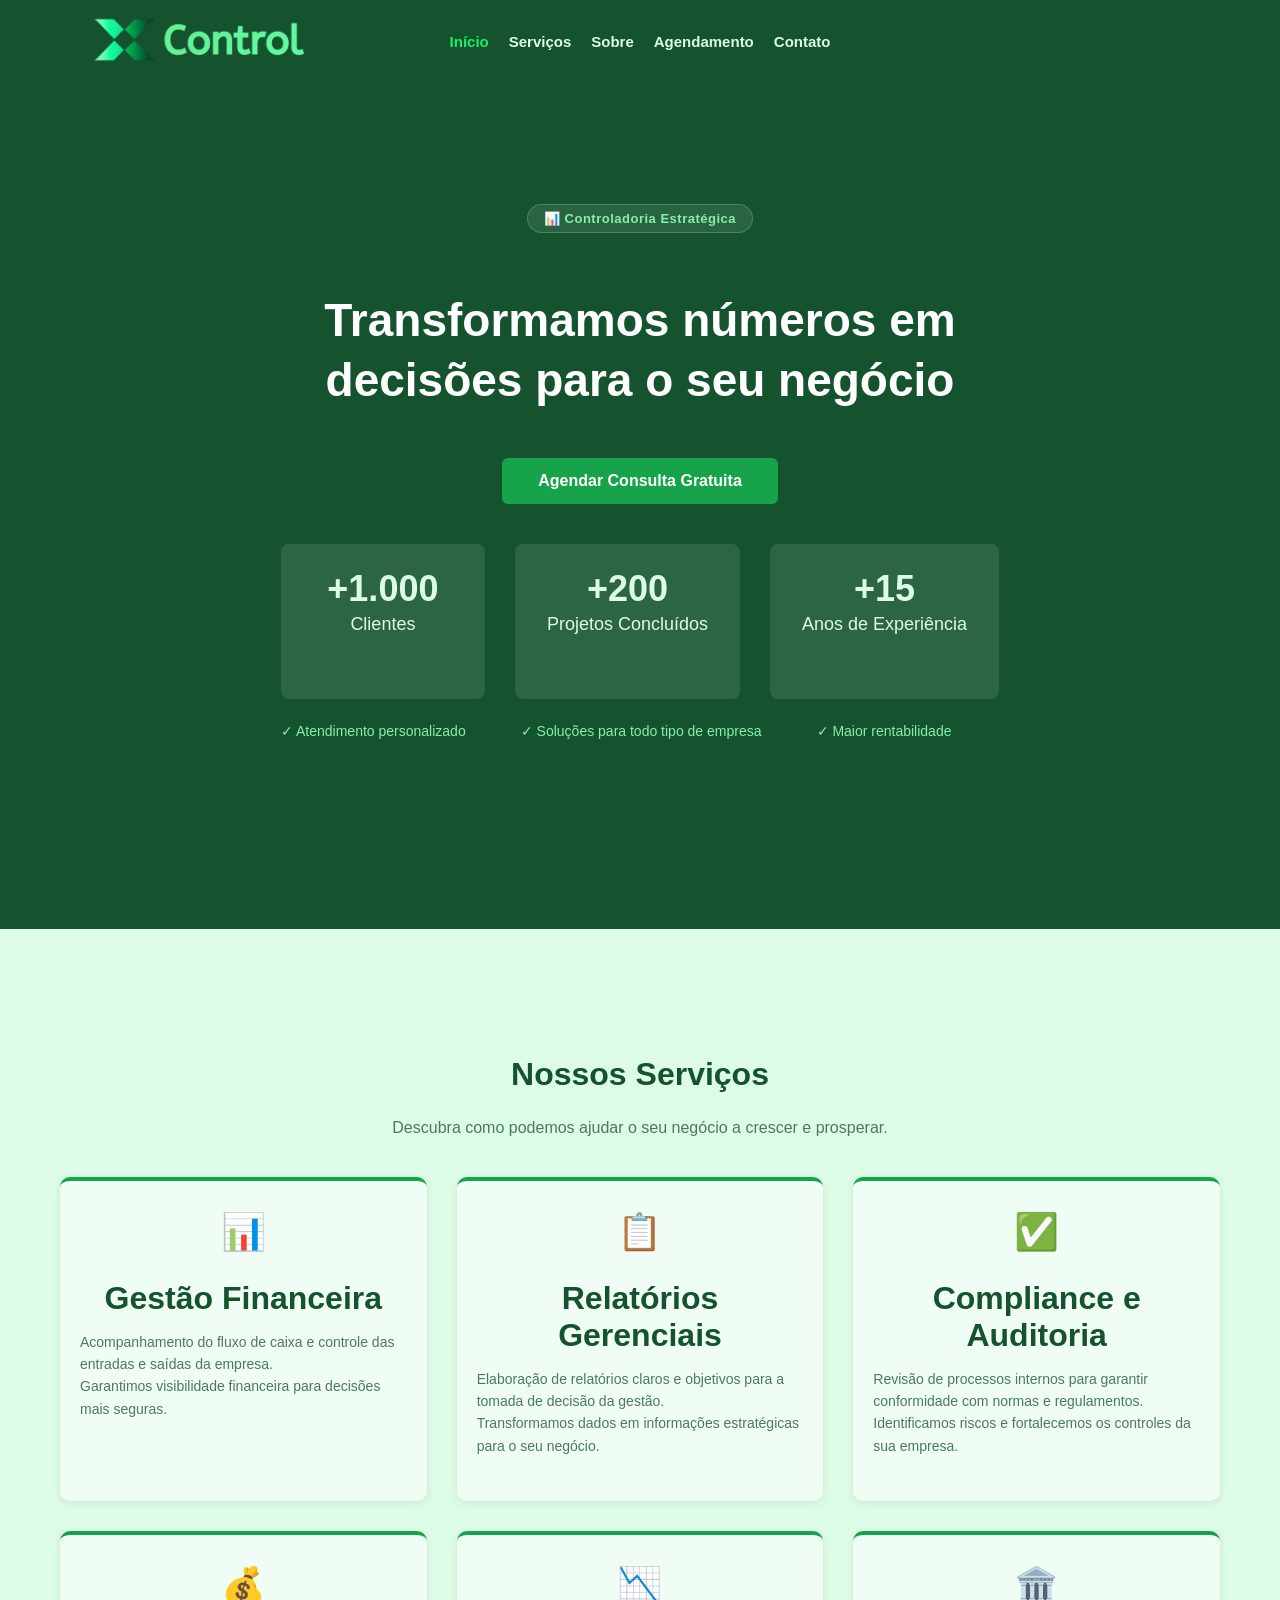
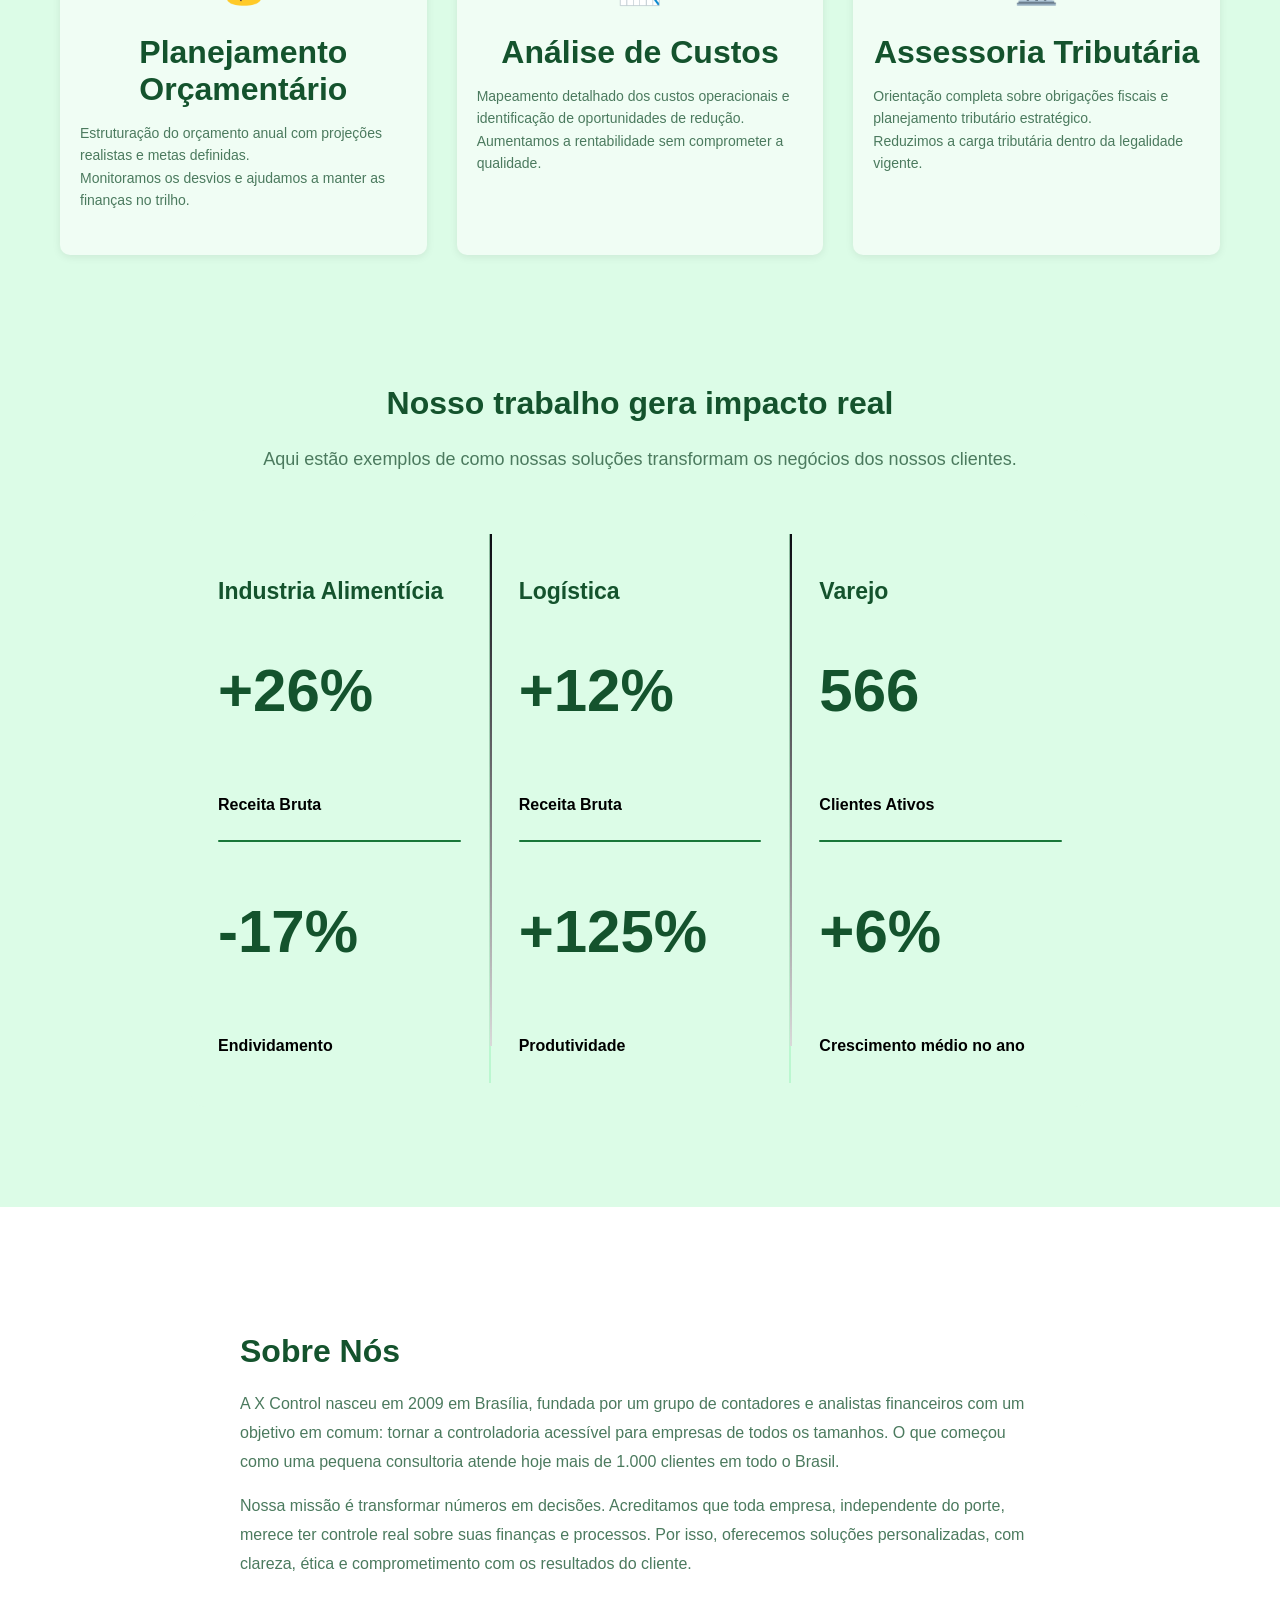
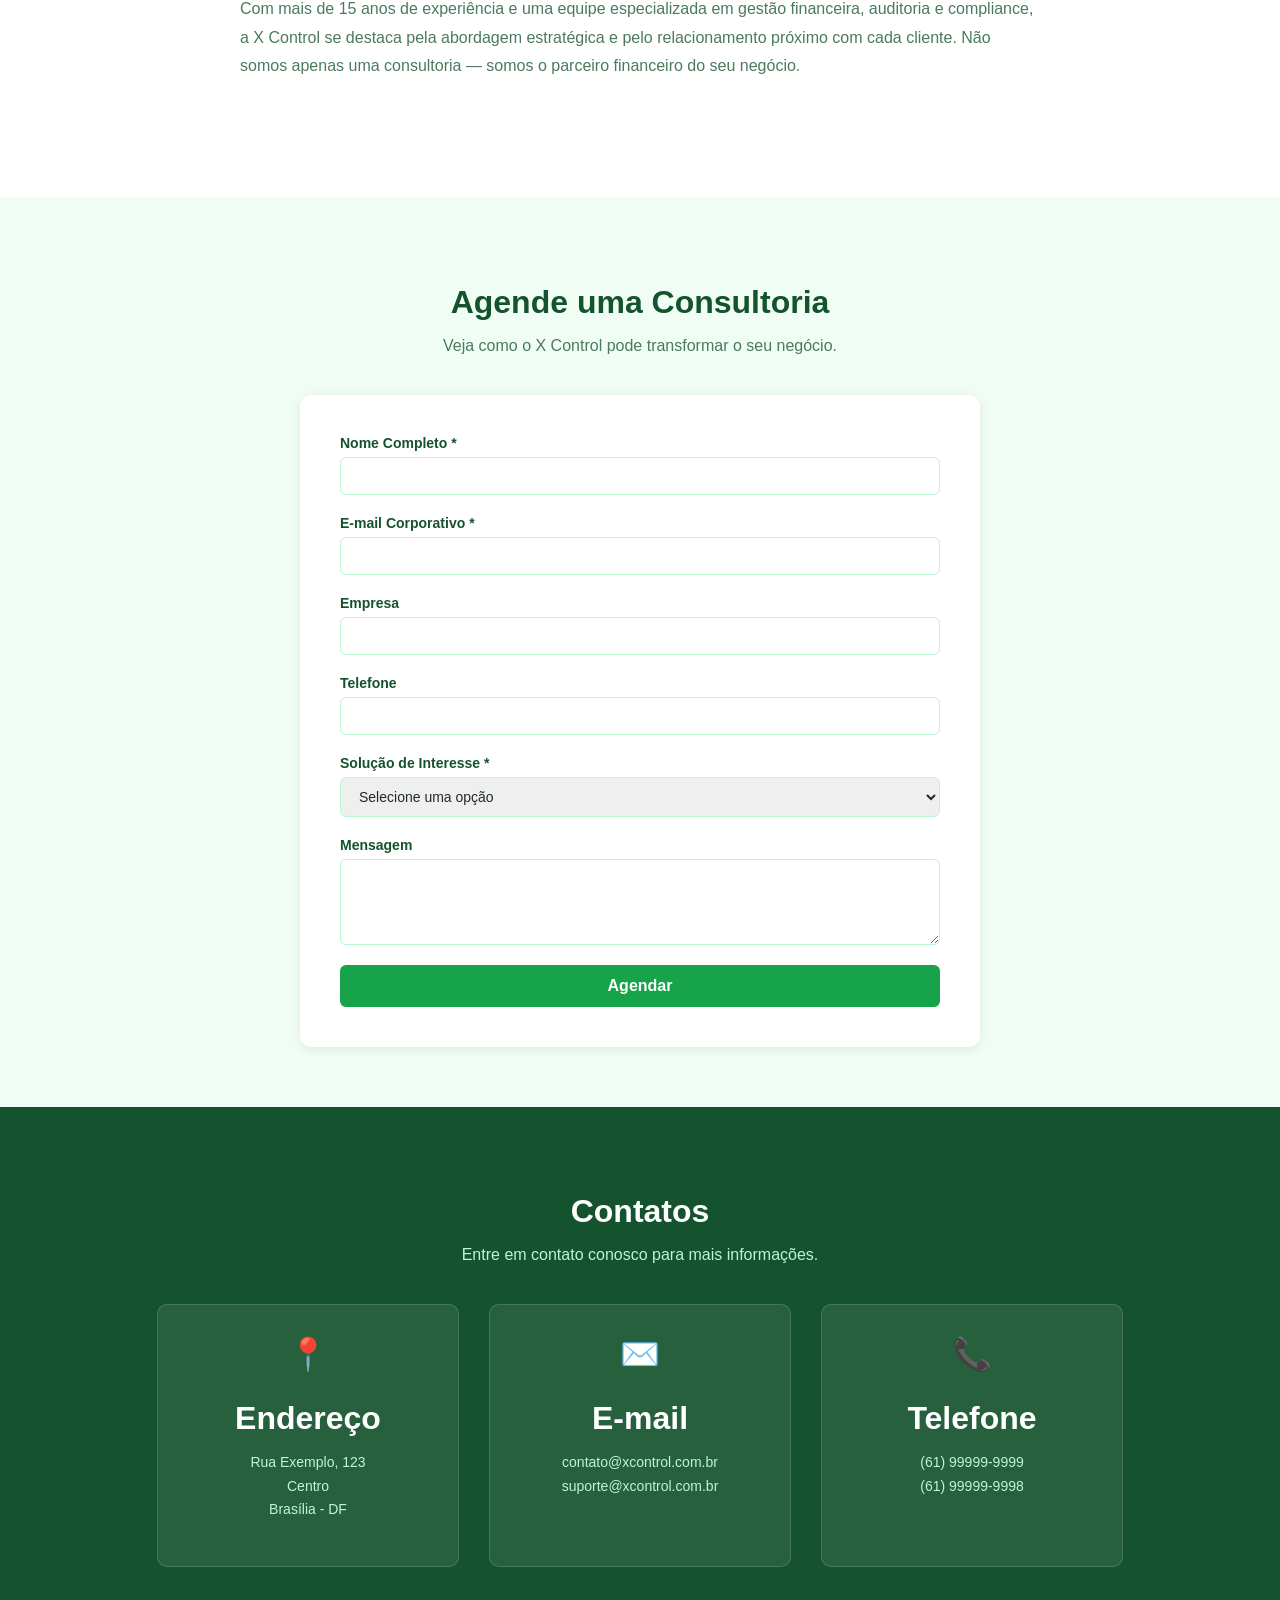
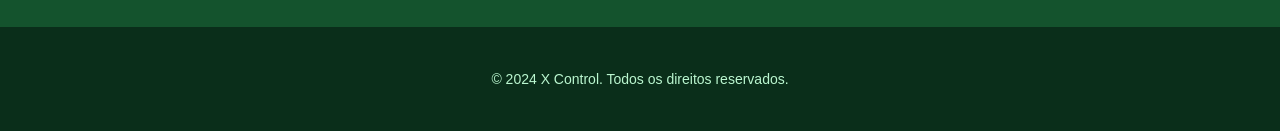
==== commit 6492be70: "Update V2.2 Criada uma nova seção abaixo de serviços, mostrando o impacto nas empresas clientes. e m" ====
--- a/index.html
+++ b/index.html
@@ -24,41 +24,41 @@
                     <li><a href="#contato">Contato</a></li>
                 </ul>
             </nav>
-        </div>  
+        </div>
     </header>
 
     <!-- Seção de Início -->
     <section id="inicio">
-        <span class="badge-inicio">📊 Controladoria Estratégica</span>
-        <h1>Transformamos números em<br>decisões para o seu negócio</h1>
-        <a href="#agendamento" class="btn-inicio">Agendar Consulta Gratuita</a>
-        <div class="stats-row">
-            <div class="stats-card">
-                <h2 class="contador" data-target="1000">0</h2>
-                <p>Clientes</p>
-            </div>
-            <div class="stats-card">
-                <h2 class="contador" data-target="200">0</h2>
-                <p>Projetos Concluídos</p>
-            </div>
-            <div class="stats-card">
-                <h2 class="contador" data-target="15">0</h2>
-                <p>Anos de Experiência</p>
-            </div>
-        </div>
-
-        <div class="diferenciais-row">
-            <span>✓ Atendimento personalizado</span>
-            <span>✓ Soluções para todos os portes</span>
-            <span>✓ Maior rentabilidade</span>
-        </div>
-        
-</div>
+        <div class="inicio-frame">
+            <span class="badge-inicio">📊 Controladoria Estratégica</span>
+            <h1>Transformamos números em<br>decisões para o seu negócio</h1>
+            <a href="#agendamento" class="btn-inicio">Agendar Consulta Gratuita</a>
+            <div class="stats-row">
+                <div class="stats-card">
+                    <h2 class="contador" data-target="1000" data-prefixo="+" data-sufixo="">0</h2>
+                    <p>Clientes</p>
+                </div>
+                <div class="stats-card">
+                    <h2 class="contador" data-target="200" data-prefixo="+" data-sufixo="">0</h2>
+                    <p>Projetos Concluídos</p>
+                </div>
+                <div class="stats-card">
+                    <h2 class="contador" data-target="15" data-prefixo="+" data-sufixo="">0</h2>
+                    <p>Anos de Experiência</p>
+                </div>
+            </div>
+
+            <div class="diferenciais-row">
+                <span>✓ Atendimento personalizado</span>
+                <span>✓ Soluções para todo tipo de empresa</span>
+                <span>✓ Maior rentabilidade</span>
+            </div>
+        </div>
     </section>
 
     <!-- Seção de Serviços -->
     <section id="servicos">
-        <h1>Nossos Serviços</h1>
+        <h2>Nossos Serviços</h2>
         <p>Descubra como podemos ajudar o seu negócio a crescer e prosperar.</p>
         <div class="servicos-grid">
             <div class="servicos-container">
@@ -92,22 +92,58 @@
                 <p>Orientação completa sobre obrigações fiscais e planejamento tributário estratégico.<br>Reduzimos a carga tributária dentro da legalidade vigente.</p>
             </div>
         </div>
+
+        <div class="impacto-section">
+            <h2>Nosso trabalho gera impacto real</h2>
+            <p>Aqui estão exemplos de como nossas soluções transformam os negócios dos nossos clientes.</p>
+            <div class="impacto-grid">
+            <div class="impacto-card">
+                    <h5>Industria Alimentícia</h5>
+                    <h2 class="contador" data-target="52.6" data-prefixo="+" data-sufixo="%">0</h2>
+                    <h4>Receita Bruta</h4>
+                    <div class="barra-horizontal"></div>
+                    <h2 class="contador" data-target="35" data-prefixo="-" data-sufixo="%">0</h2>
+                    <h4>Endividamento</h4>
+                </div>
+                <div class="barra-vertical"><img src="Line.png" alt="Barra"></div>
+                <div class="impacto-card">
+                    <h5>Logística</h5>
+                    <h2 class="contador" data-target="24" data-prefixo="+" data-sufixo="%">0</h2>
+                    <h4>Receita Bruta</h4>
+                    <div class="barra-horizontal"></div>
+                    <h2 class="contador" data-target="250" data-prefixo="+" data-sufixo="%">0</h2>
+                    <h4>Produtividade</h4>
+                </div>
+                <div class="barra-vertical"><img src="Line.png" alt="Barra"></div>
+                <div class="impacto-card">
+                    <h5>Varejo</h5>
+                    <h2 class="contador" data-target="1126" data-prefixo="" data-sufixo="">0</h2>
+                    <h4>Clientes Ativos</h4>
+                    <div class="barra-horizontal"></div>
+                    <h2 class="contador" data-target="12" data-prefixo="+" data-sufixo="%">0</h2>
+                    <h4>Crescimento médio no ano</h4>
+                </div>
+            </div>
+        </div>
     </section>
 
     <!-- Seção Sobre -->
     <section id="sobre">
-        <h1>Sobre Nós</h1>
-        <p>A X Control nasceu em 2009 em Brasília, fundada por um grupo de contadores e analistas financeiros com um objetivo em comum: tornar a controladoria acessível para empresas de todos os tamanhos.
-             O que começou como uma pequena consultoria atende hoje mais de 1.000 clientes em todo o Brasil.</p>
-        <p>Nossa missão é transformar números em decisões. Acreditamos que toda empresa, independente do porte, merece ter controle real sobre suas finanças e processos. 
-            Por isso, oferecemos soluções personalizadas, com clareza, ética e comprometimento com os resultados do cliente.</p>
+        <div class="sobre">
+            <h2>Sobre Nós</h2>
+            <p>A X Control nasceu em 2009 em Brasília, fundada por um grupo de contadores e analistas financeiros com um objetivo em comum: tornar a controladoria acessível para empresas de todos os tamanhos.
+                O que começou como uma pequena consultoria atende hoje mais de 1.000 clientes em todo o Brasil.</p>
+            <p>Nossa missão é transformar números em decisões. Acreditamos que toda empresa, independente do porte, merece ter controle real sobre suas finanças e processos. 
+                Por isso, oferecemos soluções personalizadas, com clareza, ética e comprometimento com os resultados do cliente.</p>
             <p>Com mais de 15 anos de experiência e uma equipe especializada em gestão financeira, auditoria e compliance, a X Control se destaca pela abordagem estratégica e pelo relacionamento próximo com cada cliente. 
-                Não somos apenas uma consultoria — somos o parceiro financeiro do seu negócio.</p>
+                    Não somos apenas uma consultoria — somos o parceiro financeiro do seu negócio.</p>
+        </div>
+        <div class="sobre-img"></div>
     </section>
 
     <!-- Seção de Agendamento -->
     <section id="agendamento">
-        <h1>Agende uma Consultoria</h1>
+        <h2>Agende uma Consultoria</h2>
         <p>Veja como o X Control pode transformar o seu negócio.</p>
 
         <form id="contato-form">
@@ -158,7 +194,7 @@
 
     <!-- Seção Contato -->
     <section id="contato">
-        <h1>Contatos</h1>
+        <h2>Contatos</h2>
         <p>Entre em contato conosco para mais informações.</p>
         <div class="contato-row">
             <div class="contato-container">
--- a/style.css
+++ b/style.css
@@ -4,7 +4,7 @@
 
 body {
     margin: 0;
-    font-family: Arial, sans-serif;
+    font-family: DIN Next LT Pro, Bold, sans-serif;
 }
 
 header {
@@ -91,7 +91,7 @@
 }
 
 #inicio h1 {
-    font-size: 42px;
+    font-size: 46px;
     font-weight: 700;
     line-height: 1.3;
     margin-bottom: 16px;
@@ -165,8 +165,8 @@
 
 .diferenciais-row {
     display: flex;
-    gap: 32px;
-    justify-content: center;
+    gap: 55px;
+    justify-self:auto;
     flex-wrap: wrap;
     margin-top: 24px;
     font-size: 14px;
@@ -240,6 +240,73 @@
     text-align: left;
 }
 
+.impacto-section {
+    margin-top: 130px;
+    text-align: center;
+}
+
+.impacto-section > p {
+    font-size: 18px;
+    font-weight: 500;
+    color: #4b7a5e;
+    margin-bottom: 40px;
+}
+
+.impacto-section h5 {
+    font-size: 23px;
+    color: #14532d;
+    margin-bottom: 2px;
+}
+
+.impacto-grid {
+    display: flex;
+    justify-content: center;
+    align-items: stretch;
+    max-width: 900px;
+    margin: 0 auto;
+    background-color: #dcfce7;
+    border-radius: 16px;
+    overflow: hidden;
+}
+
+.impacto-card {
+    flex: 1;
+    padding: 30px 28px;
+    text-align: left;
+    display: flex;
+    flex-direction: column;
+    align-items: flex-start;
+    gap: 4px;
+}
+
+.impacto-card h2.contador {
+    font-size: 60px !important;
+    font-weight: 700 !important;
+    color: #14532d !important;
+    line-height: 1;
+}
+
+.impacto-label {
+    font-size: 12px;
+    color: #4b7a5e;
+    margin: 0 0 16px;
+}
+
+.barra-horizontal {
+    width: 100%;
+    height: 2px;
+    background-color: #19773a;
+    border-radius: 999px;
+    margin: 1px 0 6px;
+}
+
+.barra-vertical {
+    width: 2px;
+    background-color: #bbf7d0;
+    align-self: stretch;
+    margin: 24px 0;
+}
+
 #sobre {
     background-color: #ffffff;
     padding: 100px 20px;
@@ -265,7 +332,7 @@
     padding: 60px 20px;
 }
 
-#agendamento h1 {
+#agendamento h2 {
     font-size: 32px;
     color: #14532d;
     text-align: center;
@@ -345,7 +412,7 @@
     text-align: center;
 }
 
-#contato h1 {
+#contato h2 {
     font-size: 32px;
     color: #ffffff;
     margin-bottom: 10px;
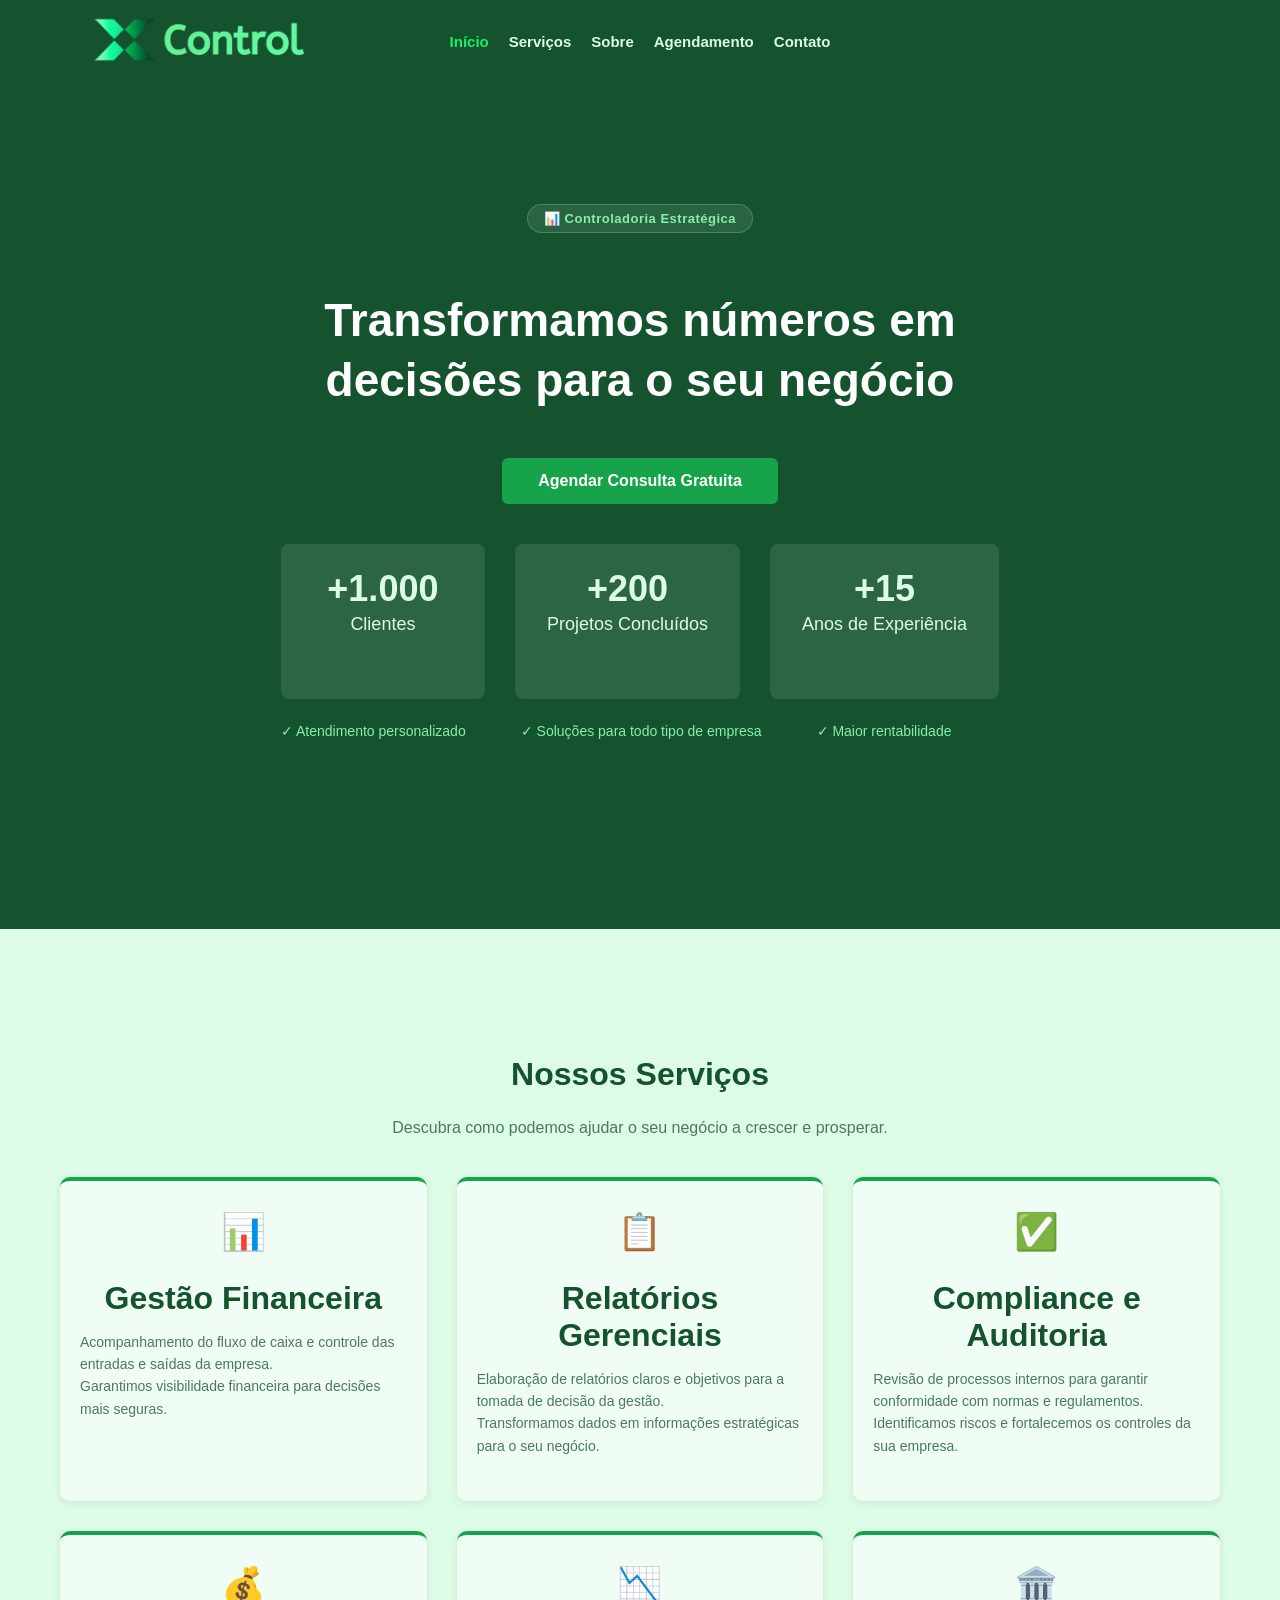
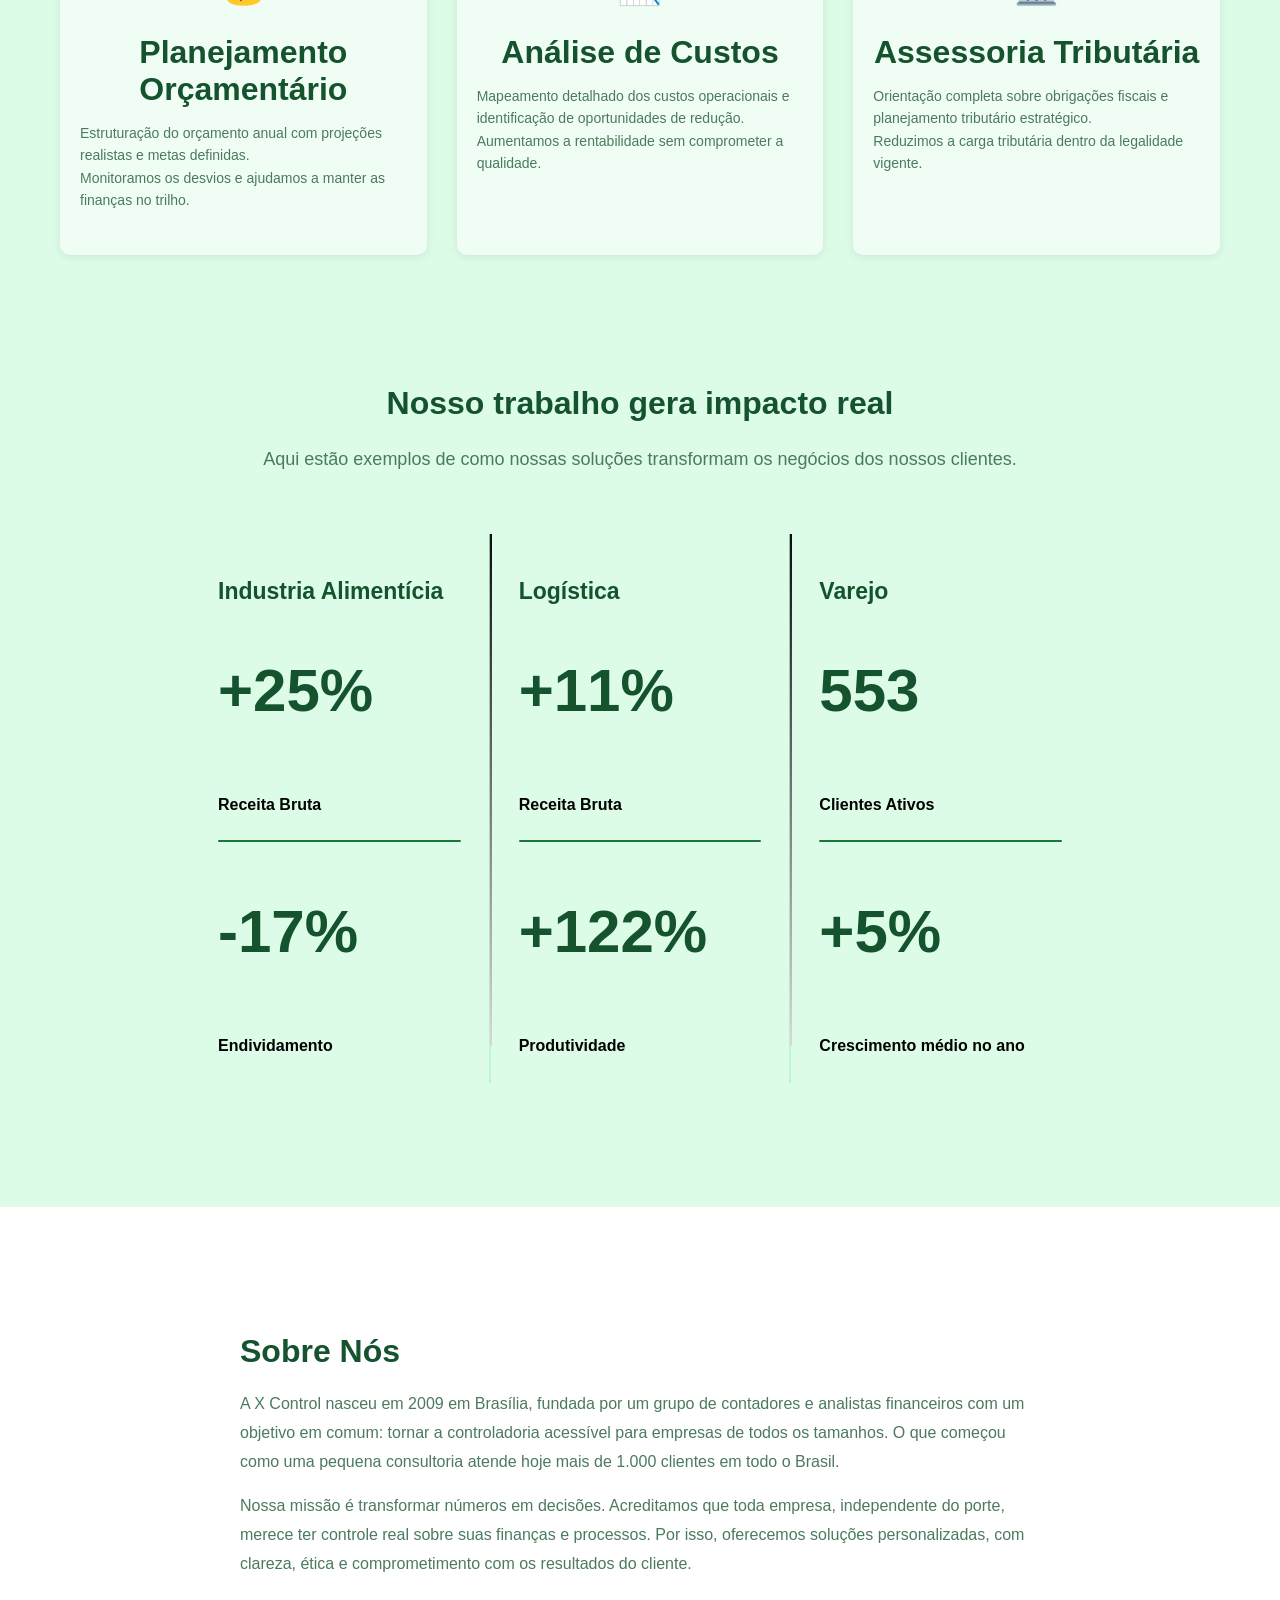
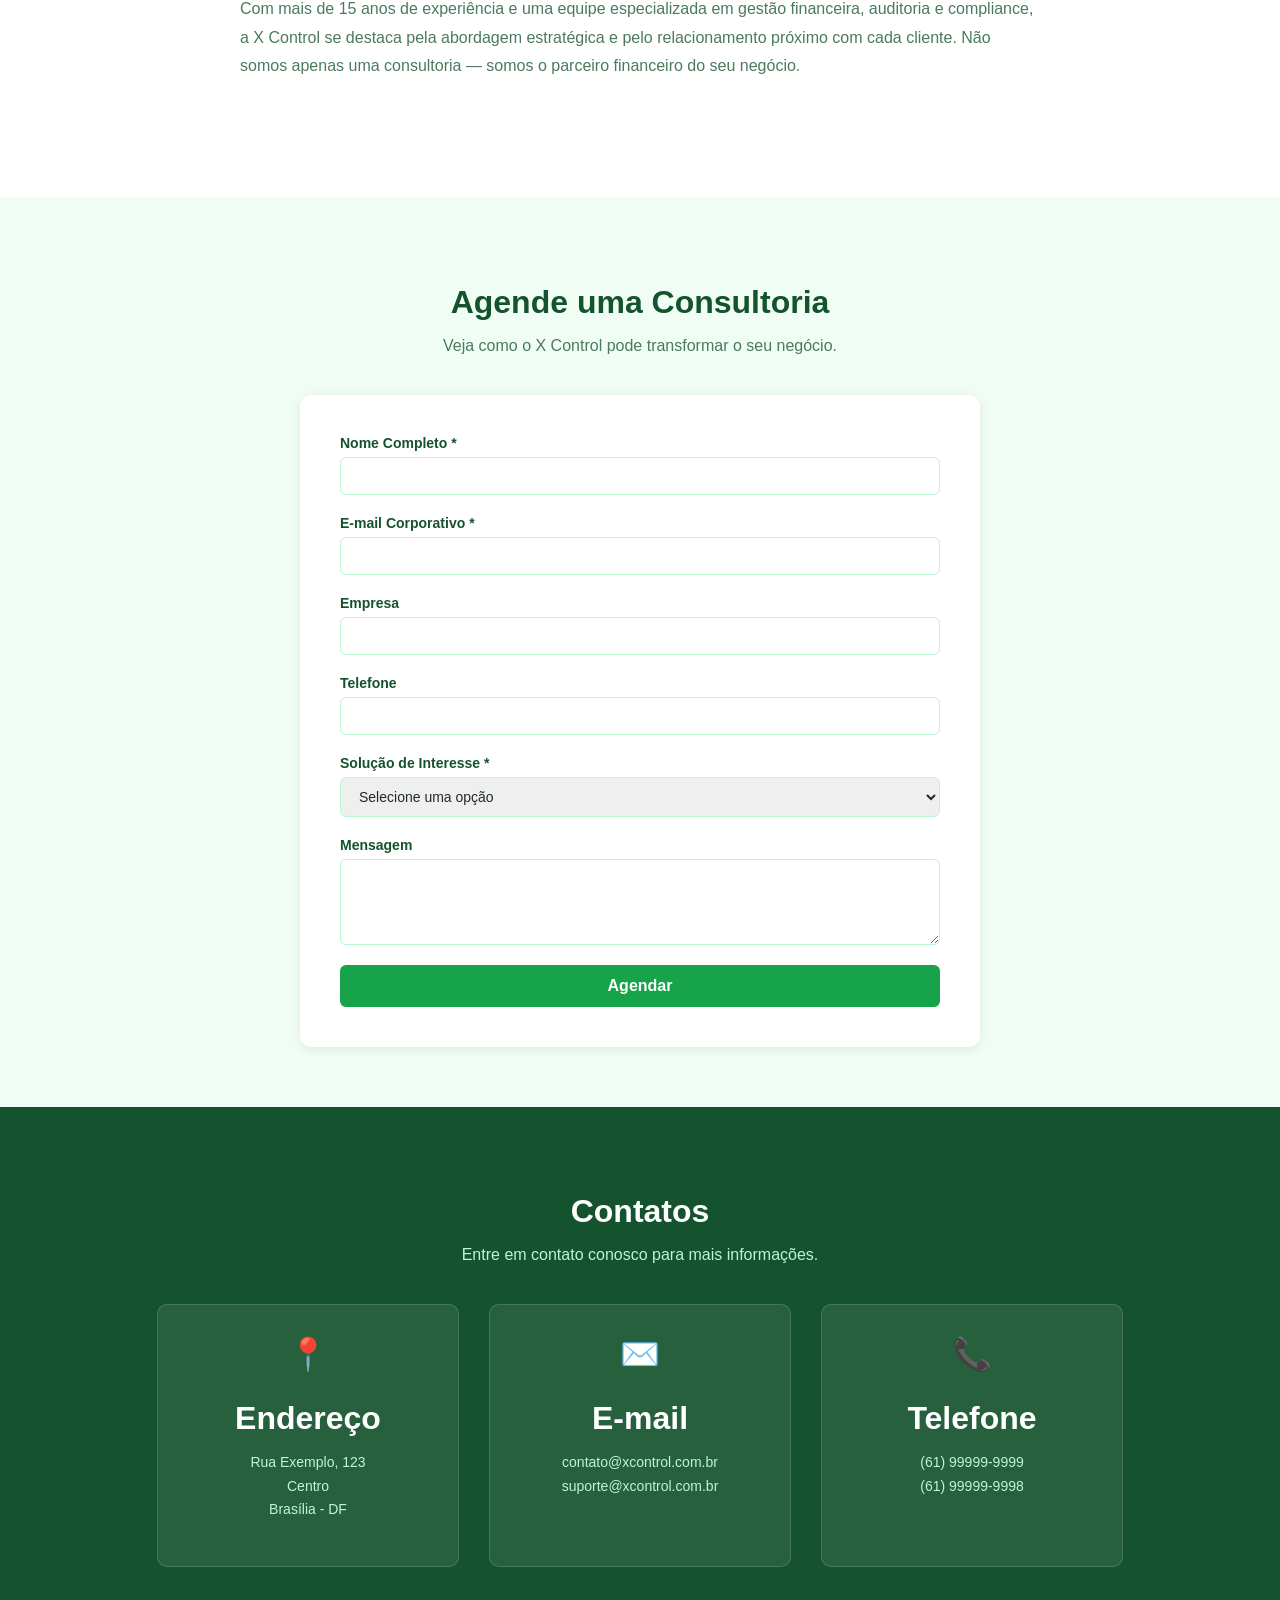
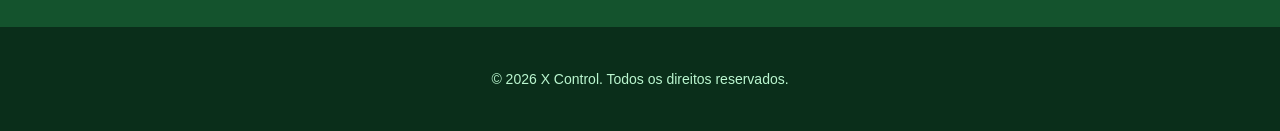
==== commit 18d9b2d0: "Update V2.2.1" ====
--- a/index.html
+++ b/index.html
@@ -17,7 +17,7 @@
             </div>
             <nav class="navbar">
                 <ul>
-                    <li><a href="#inicio">Início</a></li>
+                    <li><a href="#">Início</a></li>
                     <li><a href="#servicos">Serviços</a></li>
                     <li><a href="#sobre">Sobre</a></li>
                     <li><a href="#agendamento">Agendamento</a></li>
@@ -217,7 +217,7 @@
 
     <!-- Rodapé -->
      <footer class="footer">
-        <p>&copy; 2024 X Control. Todos os direitos reservados.</p>
+        <p>&copy; 2026 X Control. Todos os direitos reservados.</p>
     </footer>
 
     <script src="script.js"></script>
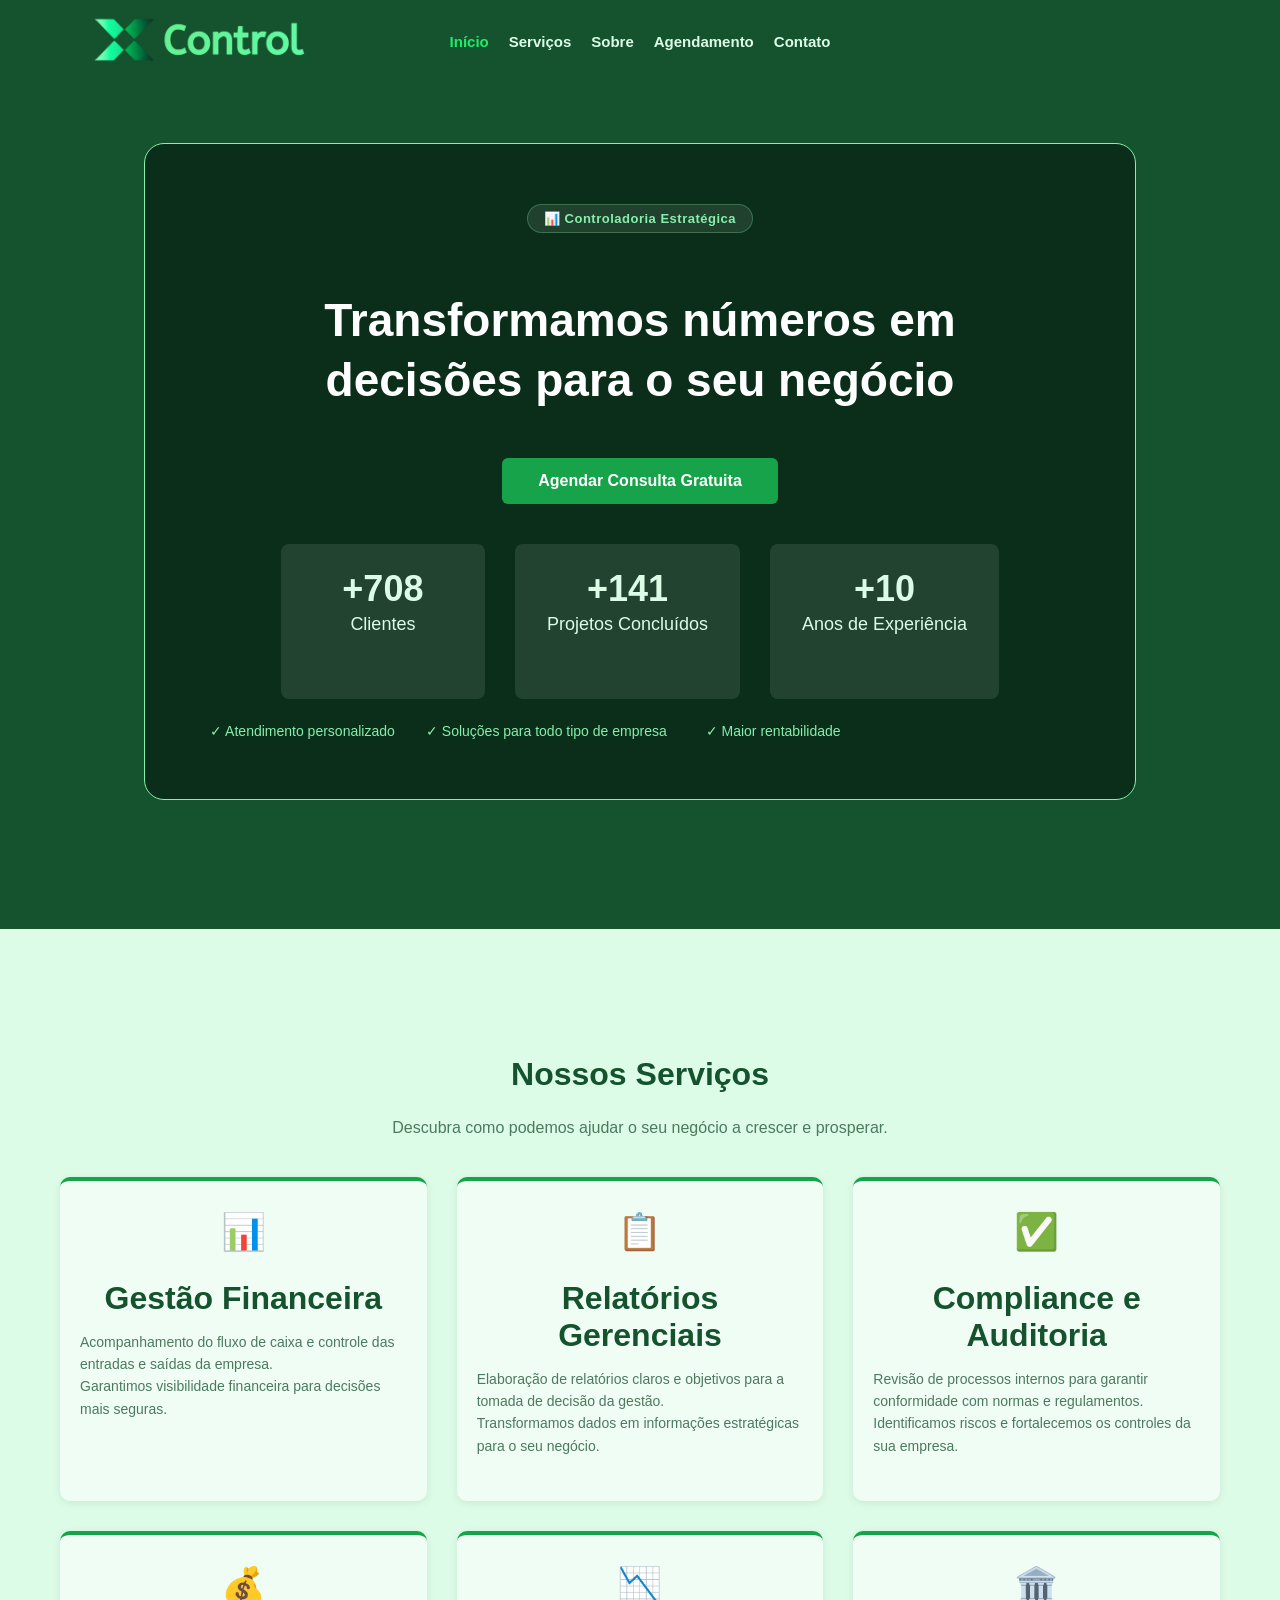
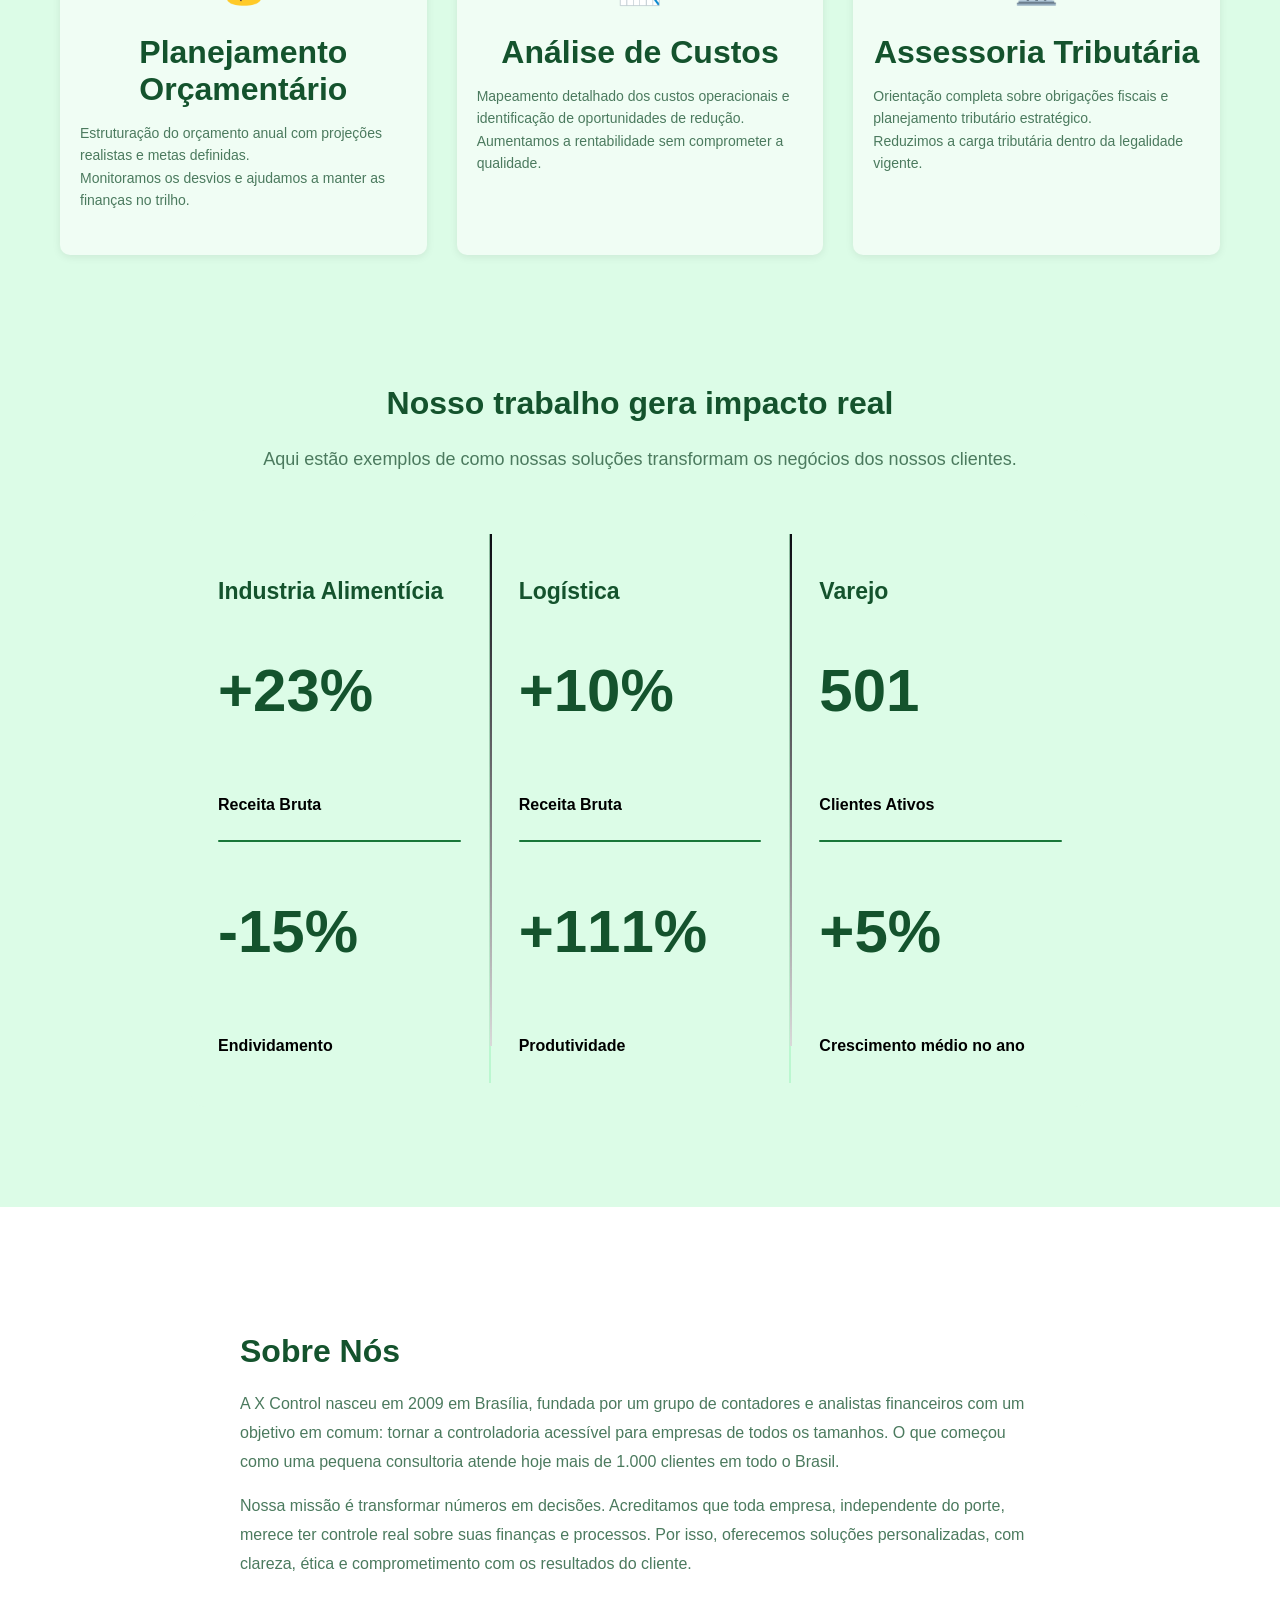
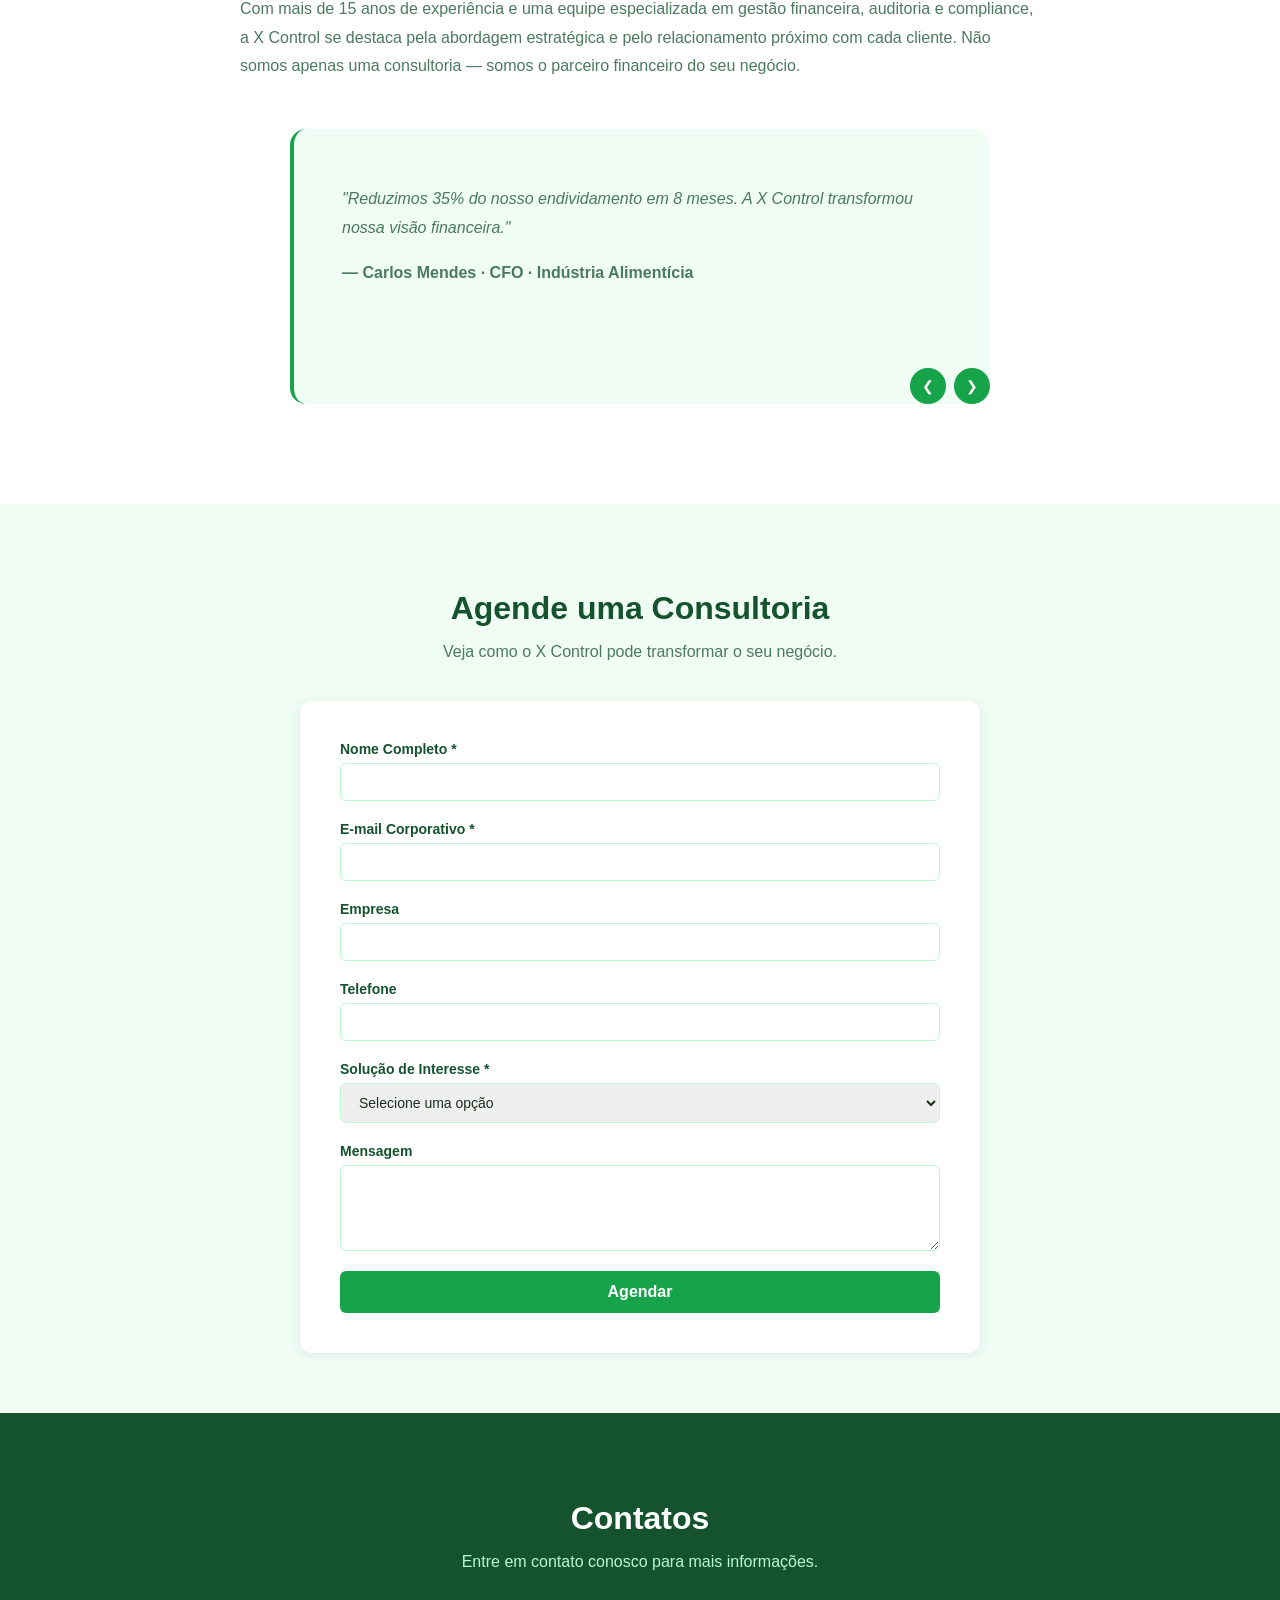
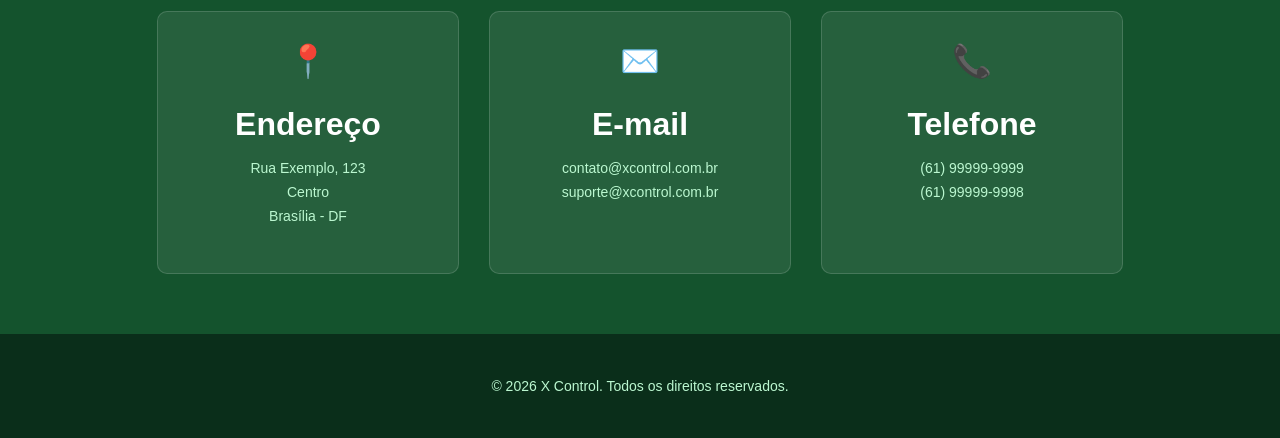
==== commit 29ce5fa3: "Update V3" ====
--- a/index.html
+++ b/index.html
@@ -29,6 +29,7 @@
 
     <!-- Seção de Início -->
     <section id="inicio">
+        <canvas id="bg-inicio"></canvas>
         <div class="inicio-frame">
             <span class="badge-inicio">📊 Controladoria Estratégica</span>
             <h1>Transformamos números em<br>decisões para o seu negócio</h1>
@@ -49,9 +50,7 @@
             </div>
 
             <div class="diferenciais-row">
-                <span>✓ Atendimento personalizado</span>
-                <span>✓ Soluções para todo tipo de empresa</span>
-                <span>✓ Maior rentabilidade</span>
+                <span>✓ Atendimento personalizado&nbsp;&nbsp;&nbsp;&nbsp;&nbsp;&nbsp;&nbsp;&nbsp;✓ Soluções para todo tipo de empresa&nbsp;&nbsp;&nbsp;&nbsp;&nbsp;&nbsp;&nbsp;&nbsp;&nbsp; ✓ Maior rentabilidade</span>
             </div>
         </div>
     </section>
@@ -138,7 +137,26 @@
             <p>Com mais de 15 anos de experiência e uma equipe especializada em gestão financeira, auditoria e compliance, a X Control se destaca pela abordagem estratégica e pelo relacionamento próximo com cada cliente. 
                     Não somos apenas uma consultoria — somos o parceiro financeiro do seu negócio.</p>
         </div>
-        <div class="sobre-img"></div>
+        <div class="carousel-container">
+    <div class="carousel-track">
+        <div class="carousel-slide">
+            <p class="depoimento-texto">"Reduzimos 35% do nosso endividamento em 8 meses. A X Control transformou nossa visão financeira."</p>
+            <p class="depoimento-autor">— Carlos Mendes · CFO · Indústria Alimentícia</p>
+        </div>
+        <div class="carousel-slide">
+            <p class="depoimento-texto">"Os relatórios gerenciais mudaram completamente a forma como tomamos decisões. Crescemos 24% em receita no primeiro ano."</p>
+            <p class="depoimento-autor">— Ana Lima · Diretora · Logística Brasil</p>
+        </div>
+        <div class="carousel-slide">
+            <p class="depoimento-texto">"Atendimento próximo e soluções reais. Nossa produtividade aumentou 250% após a consultoria."</p>
+            <p class="depoimento-autor">— Ricardo Souza · CEO · Varejo Expresso</p>
+        </div>
+    </div>
+    <div class="carousel-btns">
+        <button class="carousel-btn prev">❮</button>
+        <button class="carousel-btn next">❯</button>
+    </div>
+    </div>
     </section>
 
     <!-- Seção de Agendamento -->
--- a/style.css
+++ b/style.css
@@ -69,12 +69,35 @@
     background-color: #14532d;
     color: #FFFFFF;
     text-align: center;
-     min-height: 75vh;
+    min-height: 75vh;
     display: flex;
     flex-direction: column;
     justify-content: center;
     align-items: center;
     padding: 50px 20px 120px;
+    position: relative;
+    overflow: hidden;
+}
+
+#bg-inicio {
+    position: absolute;
+    inset: 0;
+    width: 100%;
+    height: 100%;
+    z-index: 0;
+}
+
+.inicio-frame {
+    position: relative;
+    z-index: 1;
+    max-width: 860px;
+    width: 100%;
+    padding: 60px 65px;
+    border-radius: 20px;
+    background: #0a2e1a;
+    backdrop-filter: blur(18px);
+    -webkit-backdrop-filter: blur(18px);
+    border: 1px solid #86efac
 }
 
 .badge-inicio {
@@ -165,8 +188,8 @@
 
 .diferenciais-row {
     display: flex;
-    gap: 55px;
-    justify-self:auto;
+    gap: 50px;
+    justify-self:center;
     flex-wrap: wrap;
     margin-top: 24px;
     font-size: 14px;
@@ -327,6 +350,69 @@
     margin-bottom: 16px;
 }
 
+.carousel-container {
+    position: relative;
+    overflow: hidden;
+    width: 100%;
+    max-width: 700px;
+    margin: 48px auto 0;
+    background-color: #f0fdf4;
+    border-radius: 16px;
+    border-left: 4px solid #16a34a;
+    box-sizing: border-box;
+}
+
+
+.carousel-track {
+    display: flex;
+    transition: transform 0.4s ease;
+    width: 100%;
+}
+
+.carousel-slide {
+    width: 100%;
+    flex: 0 0 100%;
+    padding: 40px 48px;
+    box-sizing: border-box;
+}
+
+.depoimento-texto {
+    font-size: 17px;
+    color: #14532d;
+    line-height: 1.8;
+    font-style: italic;
+    margin-bottom: 16px;
+}
+
+.depoimento-autor {
+    font-size: 14px;
+    color: #4b7a5e;
+    font-weight: 600;
+}
+
+.carousel-btns {
+    display: flex;
+    justify-content: flex-end;
+    gap: 8px;
+    margin-top: 24px;
+}
+
+.carousel-btn {
+    background-color: #16a34a;
+    color: #ffffff;
+    border: none;
+    border-radius: 50%;
+    width: 36px;
+    height: 36px;
+    font-size: 14px;
+    cursor: pointer;
+    transition: background-color 0.3s;
+}
+
+.carousel-btn:hover {
+    background-color: #15803d;
+}
+
 #agendamento {
     background-color: #f0fdf4;
     padding: 60px 20px;
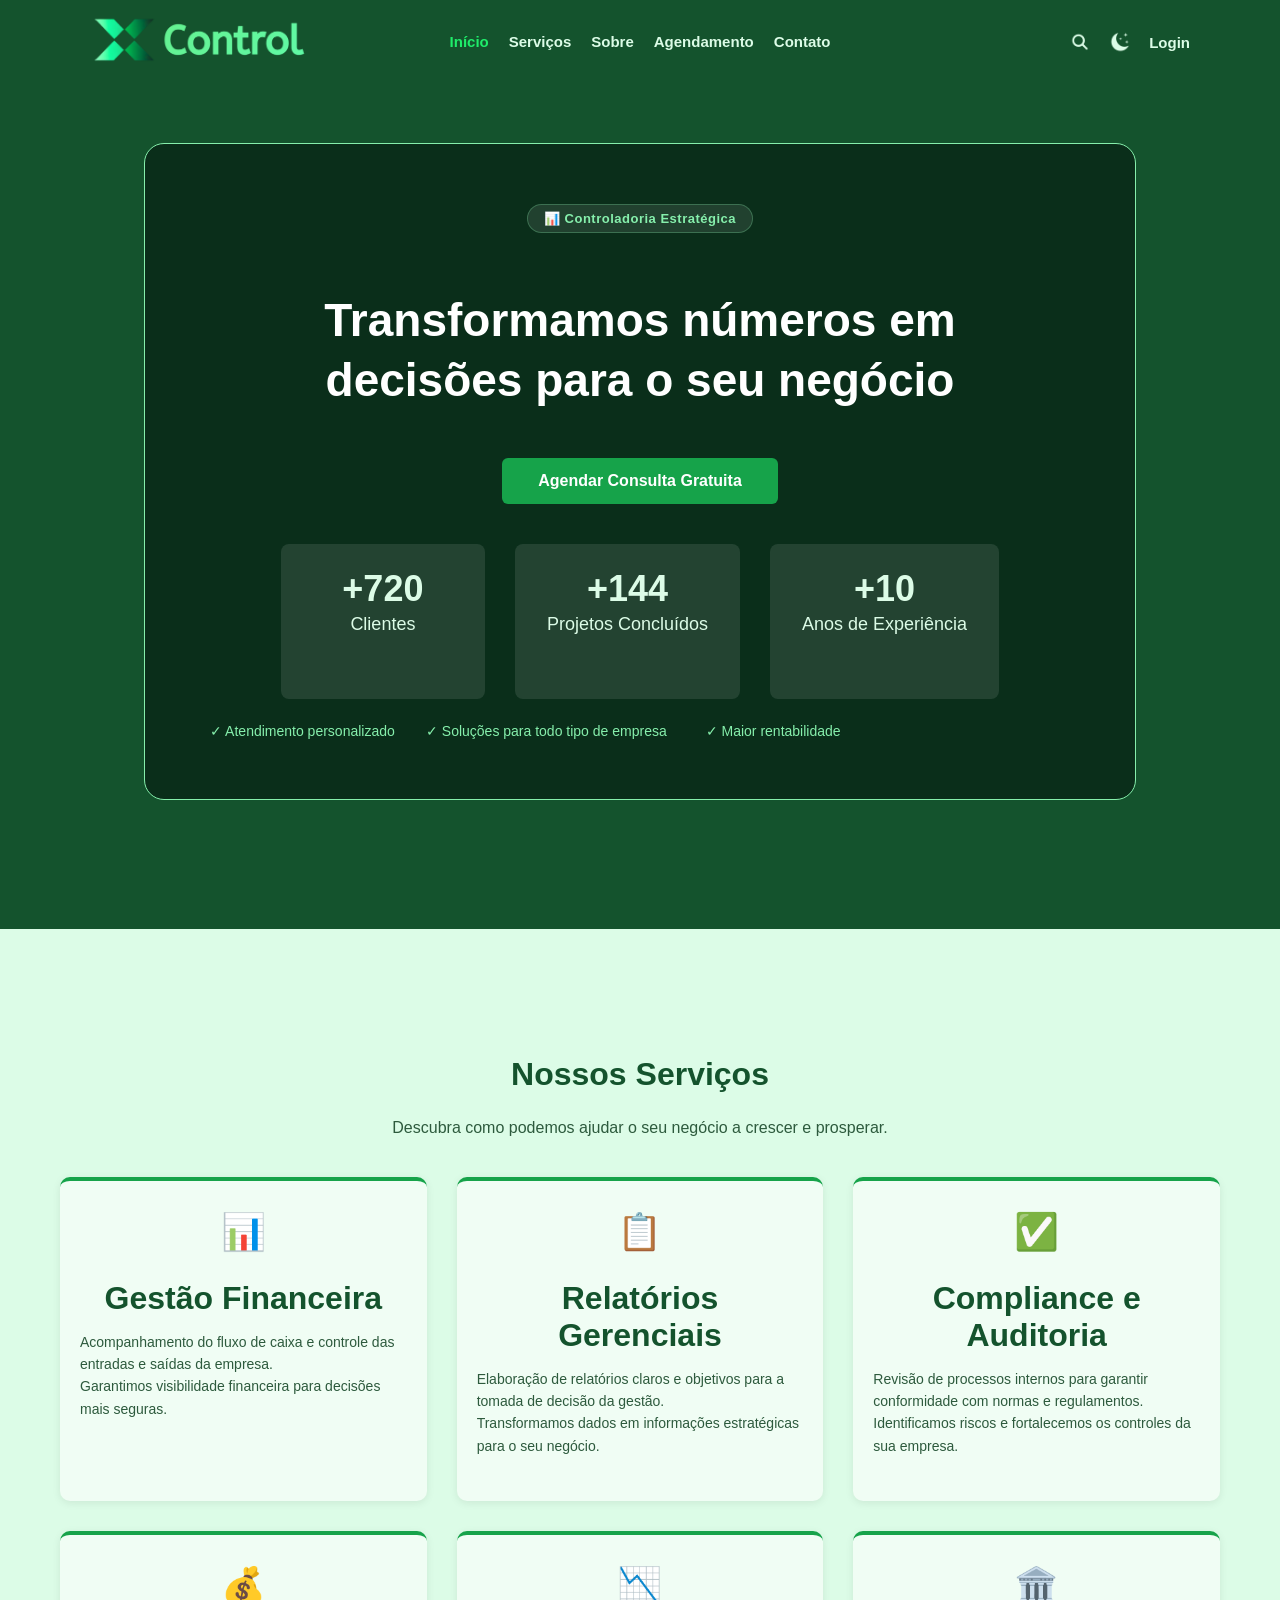
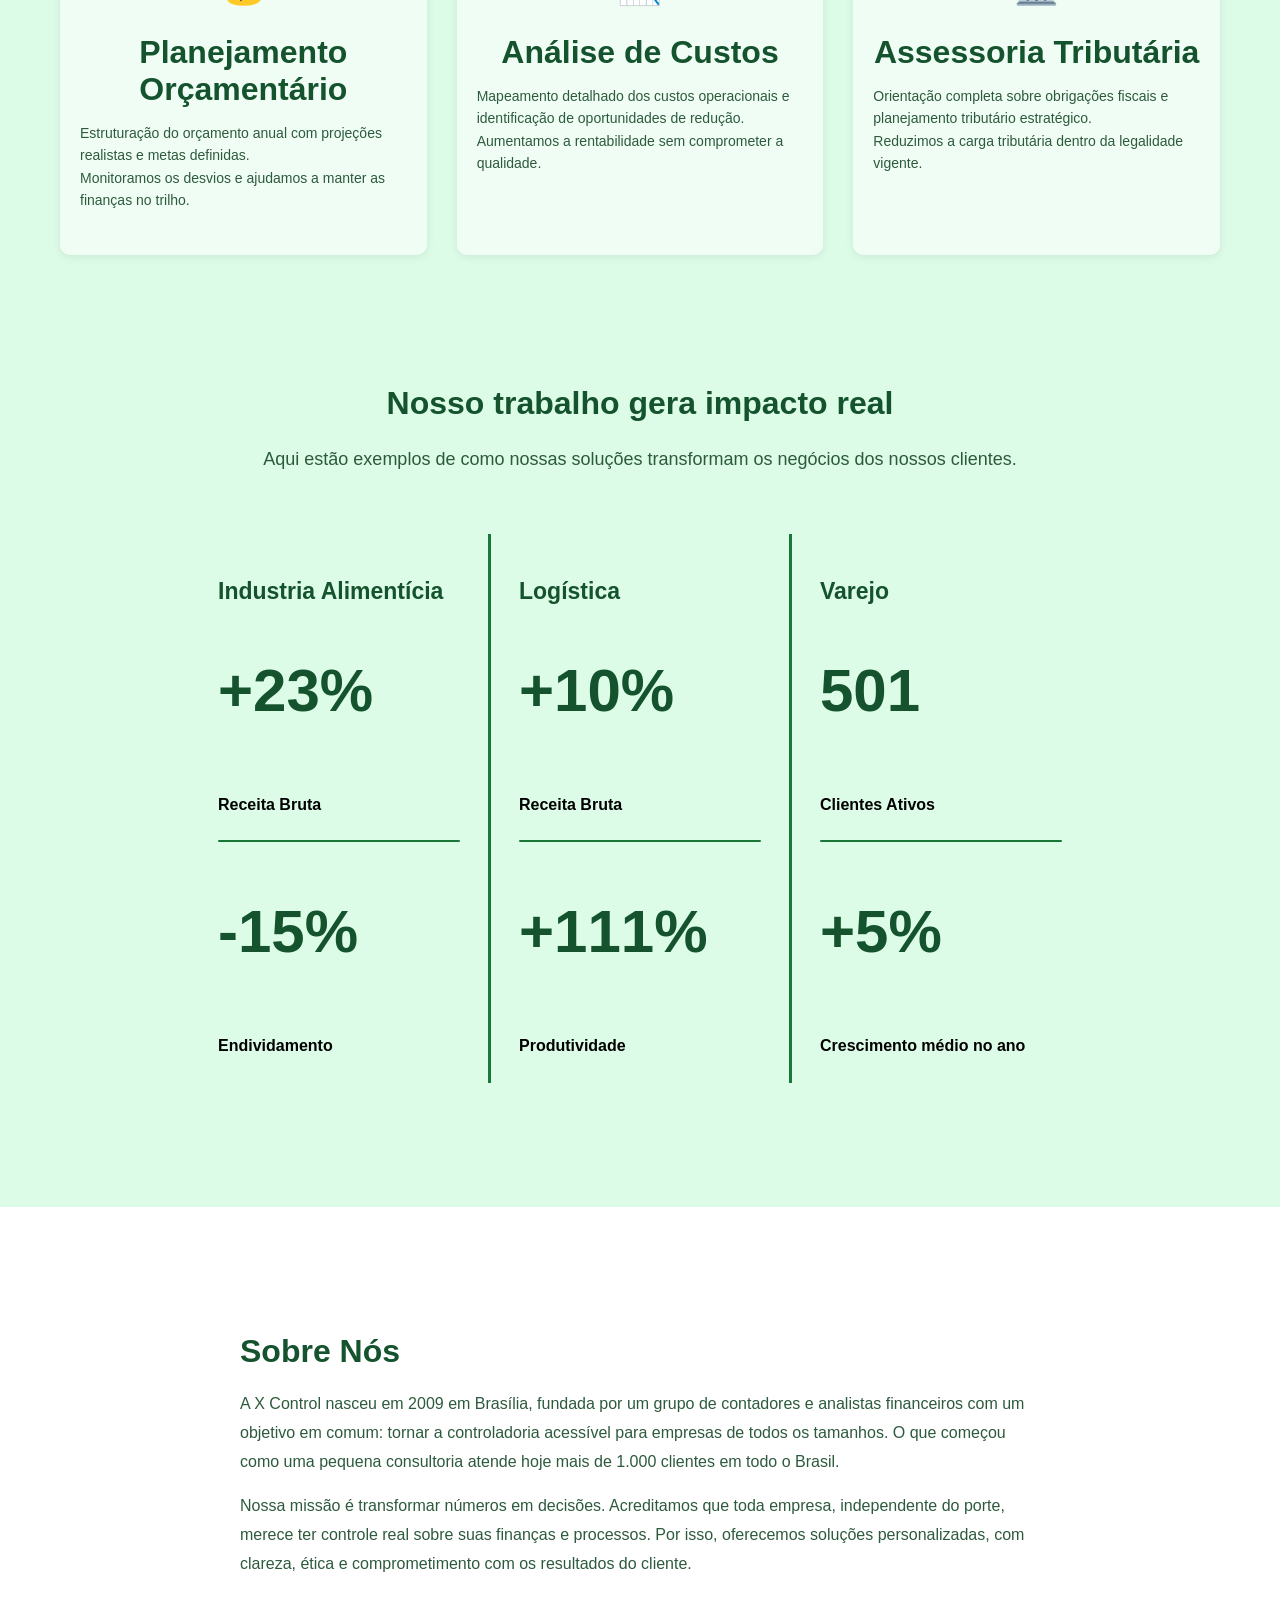
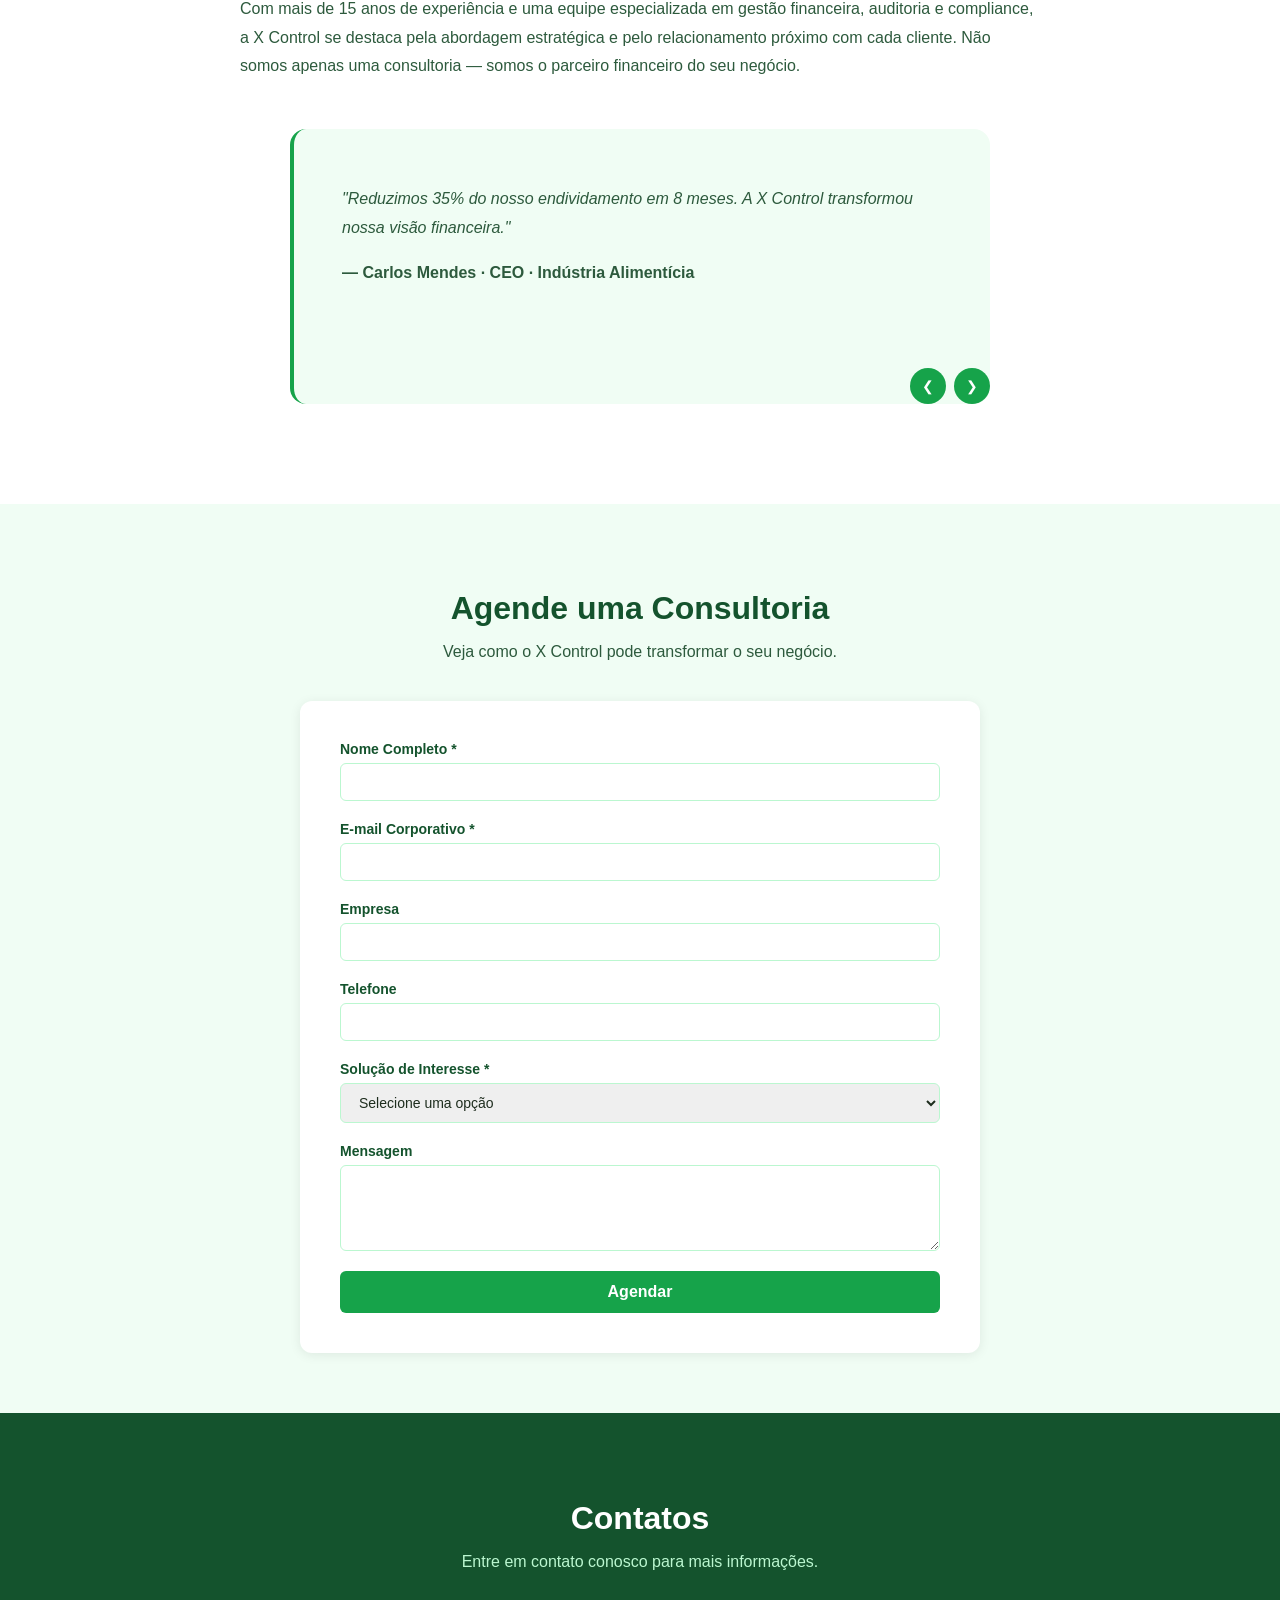
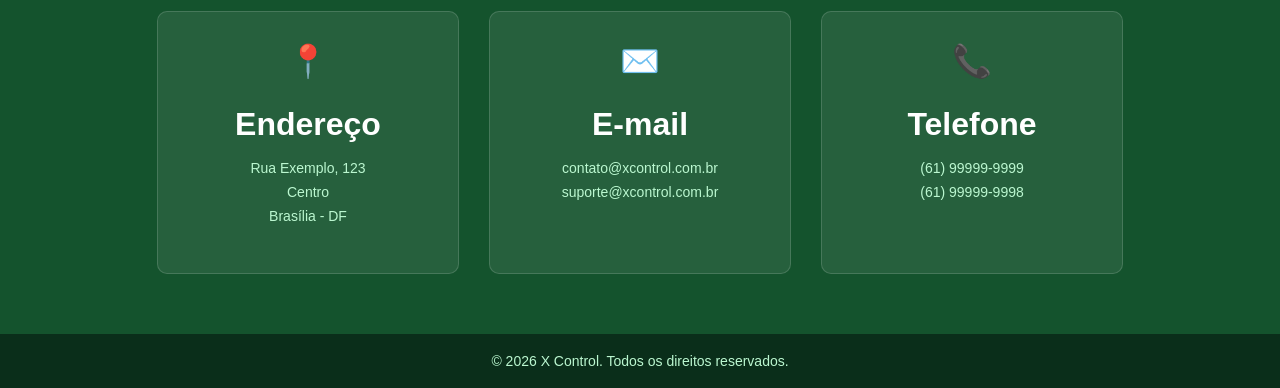
==== commit 03feb857: "UPDATE Versão 4 (Final)" ====
--- a/index.html
+++ b/index.html
@@ -7,7 +7,7 @@
     <link rel="icon" type="image/png" href="MiniLogo.png">
     <link rel="stylesheet" href="style.css">
 </head>
-    
+
 <body>
     <!-- Barra superior do código -->
     <header>
@@ -24,8 +24,26 @@
                     <li><a href="#contato">Contato</a></li>
                 </ul>
             </nav>
+            <div class="header-actions">
+                <a href="#" id="btn-busca" class="nav-icon-link"><img src="lupa.png" alt="Buscar" class="nav-icon" id="img-lupa"></a>
+                <a href="#" id="btn-tema" class="nav-icon-link"><img src="lua.png" alt="Tema" class="nav-icon" id="img-tema"></a>
+                <a id="btn-login" href="login.html" class="nav-login">Login</a>
+            </div>
         </div>
     </header>
+
+    <!-- Barra de busca -->
+    <div id="search-bar" class="search-bar">
+        <div class="search-inner">
+            <input type="text" id="search-input" placeholder="Buscar no site..." autocomplete="off">
+            <span id="search-counter" class="search-counter"></span>
+            <button id="btn-fechar-busca" aria-label="Fechar busca">
+                <svg width="18" height="18" fill="none" stroke="currentColor" stroke-width="2.5" viewBox="0 0 24 24">
+                    <line x1="18" y1="6" x2="6" y2="18"/><line x1="6" y1="6" x2="18" y2="18"/>
+                </svg>
+            </button>
+        </div>
+    </div>
 
     <!-- Seção de Início -->
     <section id="inicio">
@@ -104,7 +122,7 @@
                     <h2 class="contador" data-target="35" data-prefixo="-" data-sufixo="%">0</h2>
                     <h4>Endividamento</h4>
                 </div>
-                <div class="barra-vertical"><img src="Line.png" alt="Barra"></div>
+                <div class="barra-vertical"></div>
                 <div class="impacto-card">
                     <h5>Logística</h5>
                     <h2 class="contador" data-target="24" data-prefixo="+" data-sufixo="%">0</h2>
@@ -113,7 +131,7 @@
                     <h2 class="contador" data-target="250" data-prefixo="+" data-sufixo="%">0</h2>
                     <h4>Produtividade</h4>
                 </div>
-                <div class="barra-vertical"><img src="Line.png" alt="Barra"></div>
+                <div class="barra-vertical"></div>
                 <div class="impacto-card">
                     <h5>Varejo</h5>
                     <h2 class="contador" data-target="1126" data-prefixo="" data-sufixo="">0</h2>
@@ -141,7 +159,7 @@
     <div class="carousel-track">
         <div class="carousel-slide">
             <p class="depoimento-texto">"Reduzimos 35% do nosso endividamento em 8 meses. A X Control transformou nossa visão financeira."</p>
-            <p class="depoimento-autor">— Carlos Mendes · CFO · Indústria Alimentícia</p>
+            <p class="depoimento-autor">— Carlos Mendes · CEO · Indústria Alimentícia</p>
         </div>
         <div class="carousel-slide">
             <p class="depoimento-texto">"Os relatórios gerenciais mudaram completamente a forma como tomamos decisões. Crescemos 24% em receita no primeiro ano."</p>
@@ -153,8 +171,8 @@
         </div>
     </div>
     <div class="carousel-btns">
-        <button class="carousel-btn prev">❮</button>
-        <button class="carousel-btn next">❯</button>
+        <button class="carousel-btn prev" aria-label="Depoimento anterior">❮</button>
+        <button class="carousel-btn next" aria-label="Próximo depoimento">❯</button>
     </div>
     </div>
     </section>
--- a/style.css
+++ b/style.css
@@ -24,6 +24,7 @@
     padding: 15px 50px;
     box-sizing: border-box;
     width: 100%;
+    position: relative;
 }
 
 header.scrolled{
@@ -57,12 +58,120 @@
     transition: color 0.3s;
 }
 
-.navbar ul a:hover {
+.navbar ul a:hover,
+.navbar ul a.active {
     color: #1fed6a;
 }
 
-.navbar ul a.active{
+.nav-icon-link {
+    display: flex;
+    align-items: center;
+}
+
+.nav-icon {
+    height: 22px;
+    width: 22px;
+    object-fit: contain;
+    transition: opacity 0.2s;
+}
+
+.nav-icon-link:hover .nav-icon {
+    opacity: 0.75;
+}
+
+.nav-login {
+    text-decoration: none;
+    color: #dcfce7;
+    font-weight: 600;
+    font-size: 15px;
+    transition: color 0.3s;
+}
+
+.nav-login:hover {
     color: #1fed6a;
+}
+
+.header-actions {
+    display: flex;
+    align-items: center;
+    gap: 18px;
+}
+
+#btn-busca:hover .nav-icon,
+#btn-tema:hover .nav-icon {
+    opacity: 0.75;
+}
+
+.search-bar {
+    background-color: #14532d;
+    max-height: 0;
+    overflow: hidden;
+    transition: max-height 0.35s ease, padding 0.35s ease;
+    padding: 0 50px;
+}
+
+.search-bar.aberta {
+    max-height: 80px;
+    padding: 14px 50px;
+}
+
+.search-inner {
+    display: flex;
+    align-items: center;
+    max-width: 1200px;
+    margin: 0 auto;
+    gap: 12px;
+}
+
+#search-input {
+    flex: 1;
+    background: transparent;
+    border: none;
+    border-bottom: 2px solid #86efac;
+    color: #dcfce7;
+    font-size: 16px;
+    font-weight: 500;
+    padding: 6px 4px;
+    outline: none;
+    transition: border-color 0.3s;
+}
+
+#search-input::placeholder { color: #bbf7d0; }
+#search-input:focus { border-bottom-color: #1fed6a; }
+
+.search-counter {
+    font-size: 13px;
+    color: #86efac;
+    white-space: nowrap;
+    min-width: 70px;
+    text-align: right;
+}
+
+#btn-fechar-busca {
+    background: none;
+    border: none;
+    color: #86efac;
+    cursor: pointer;
+    display: flex;
+    align-items: center;
+    padding: 4px;
+    transition: color 0.2s;
+}
+
+#btn-fechar-busca:hover { color: #1fed6a; }
+
+.search-highlight {
+    background-color: #1fed6a44;
+    color: inherit;
+    border-radius: 2px;
+    padding: 0 1px;
+}
+
+.search-ativo {
+    background-color: #1fed6a !important;
+    color: #0a2e1a !important;
+    border-radius: 2px;
+    padding: 0 1px;
 }
 
 #inicio {
@@ -149,7 +258,7 @@
 
 .stats-card p {
     font-size: 14px;
-    color: #4b7a5e;
+    color: #86efac;
     margin: 4px 0 0;
 }
 
@@ -220,7 +329,7 @@
 }
 
 #servicos > p {
-    color: #4b7a5e;
+    color: #2d5a3d;
     font-size: 16px;
 }
 
@@ -258,7 +367,7 @@
 
 .servicos-container p {
     font-size: 14px;
-    color: #4b7a5e;
+    color: #2d5a3d;
     line-height: 1.6;
     text-align: left;
 }
@@ -271,7 +380,7 @@
 .impacto-section > p {
     font-size: 18px;
     font-weight: 500;
-    color: #4b7a5e;
+    color: #2d5a3d;
     margin-bottom: 40px;
 }
 
@@ -311,7 +420,7 @@
 
 .impacto-label {
     font-size: 12px;
-    color: #4b7a5e;
+    color: #2d5a3d;
     margin: 0 0 16px;
 }
 
@@ -324,8 +433,8 @@
 }
 
 .barra-vertical {
-    width: 2px;
-    background-color: #bbf7d0;
+    width: 3px;
+    background-color: #19773a;
     align-self: stretch;
     margin: 24px 0;
 }
@@ -345,7 +454,7 @@
 
 #sobre p {
     font-size: 16px;
-    color: #4b7a5e;
+    color: #2d5a3d;
     line-height: 1.8;
     margin-bottom: 16px;
 }
@@ -386,7 +495,7 @@
 
 .depoimento-autor {
     font-size: 14px;
-    color: #4b7a5e;
+    color: #2d5a3d;
     font-weight: 600;
 }
 
@@ -427,7 +536,7 @@
 
 #agendamento > p {
     text-align: center;
-    color: #4b7a5e;
+    color: #2d5a3d;
     margin-bottom: 40px;
 }
 
@@ -467,6 +576,8 @@
 
 .form-group input:focus, .form-group select:focus, .form-group textarea:focus {
     border-color: #16a34a;
+    outline: 2px solid #16a34a;
+    outline-offset: 1px;
 }
 
 .error-msg {
@@ -547,7 +658,7 @@
     background-color: #0a2e1a;
     color: #bbf7d0;
     text-align: center;
-    padding: 30px 20px;
+    padding: 5px 20px;
     font-size: 14px;
 }
 
@@ -569,3 +680,607 @@
 ::-webkit-scrollbar-thumb:hover {
     background-color: #15803d;
 }
+
+body.dark-mode {
+    background-color: #0a0f0a;
+    color: #e2f5e2;
+}
+
+body.dark-mode header {
+    background-color: #143019;
+}
+
+body.dark-mode .search-bar {
+    background-color: #143019;
+    border-bottom-color: #1a3a1f;
+}
+
+body.dark-mode .navbar ul a,
+body.dark-mode .nav-login {
+    color: #a7f3c0;
+}
+
+body.dark-mode .navbar ul a:hover,
+body.dark-mode .navbar ul a.active,
+body.dark-mode .nav-login:hover {
+    color: #4ade80;
+}
+
+body.dark-mode #search-input {
+    color: #e2f5e2;
+    border-bottom-color: #4ade80;
+}
+
+body.dark-mode #search-input::placeholder {
+    color: #4ade80;
+}
+
+body.dark-mode .search-counter {
+    color: #6ee7a0;
+}
+
+body.dark-mode #btn-fechar-busca {
+    color: #6ee7a0;
+}
+
+body.dark-mode #inicio {
+    background-color: #143019;
+}
+
+body.dark-mode .inicio-frame {
+    background: #0a200f;
+    border-color: #2b6d35;
+}
+
+body.dark-mode #inicio h1 {
+    color: #f0fdf4;
+}
+
+body.dark-mode #inicio p {
+    color: #a7f3c0;
+}
+
+body.dark-mode .badge-inicio {
+    background-color: rgba(255,255,255,0.08);
+    color: #86efac;
+    border-color: #1e4d25;
+}
+
+body.dark-mode .stats-card {
+    background-color: rgba(255,255,255,0.07);
+}
+
+body.dark-mode .stats-card h2 {
+    color: #f0fdf4;
+}
+
+body.dark-mode .stats-card p {
+    color: #86efac;
+}
+
+body.dark-mode .diferenciais-row {
+    color: #86efac;
+}
+
+body.dark-mode .btn-inicio {
+    background-color: #16a34a;
+    color: #ffffff;
+}
+
+body.dark-mode .btn-inicio:hover {
+    background-color: #15803d;
+}
+
+body.dark-mode #servicos {
+    background-color: #0d150e;
+}
+
+body.dark-mode #servicos > h2 {
+    color: #f0fdf4;
+}
+
+body.dark-mode #servicos > p {
+    color: #a7f3c0;
+}
+
+body.dark-mode .servicos-container {
+    background-color: #0a200f;
+    border-top-color: #117135;
+    box-shadow: 0 2px 8px rgba(0,0,0,0.5);
+}
+
+body.dark-mode .servicos-container h2 {
+    color: #f0fdf4;
+}
+
+body.dark-mode .servicos-container p {
+    color: #a7f3c0;
+}
+
+body.dark-mode .impacto-section > h2 {
+    color: #f0fdf4;
+}
+
+body.dark-mode .impacto-section > p {
+    color: #a7f3c0;
+}
+
+body.dark-mode .impacto-section h5 {
+    color: #a7f3c0;
+}
+
+body.dark-mode .impacto-grid {
+    background-color: #0d150e;
+}
+
+body.dark-mode .impacto-card h2.contador {
+    color: #4ade80 !important;
+}
+
+body.dark-mode .impacto-card h4 {
+    color: #86efac;
+}
+
+body.dark-mode .barra-horizontal {
+    background-color: #1e4d25;
+}
+
+body.dark-mode .barra-vertical {
+    background-color: #1e4d25;
+}
+
+body.dark-mode #sobre {
+    background-color: #0a0f0a;
+}
+
+body.dark-mode #sobre h2 {
+    color: #8ef5b4;
+}
+
+body.dark-mode #sobre p {
+    color: #cff4dc;
+}
+
+body.dark-mode .carousel-container {
+    background-color: #0a200f;
+    border-left-color: #117135;
+}
+
+body.dark-mode #agendamento {
+    background-color: #0d150e;
+}
+
+body.dark-mode #agendamento h2 {
+    color: #f0fdf4;
+}
+
+body.dark-mode #agendamento > p {
+    color: #a7f3c0;
+}
+
+body.dark-mode #contato-form {
+    background-color: #0a200f;
+    box-shadow: 0 2px 12px rgba(0,0,0,0.6);
+}
+
+body.dark-mode .form-group label {
+    color: #cff4dc;
+}
+
+body.dark-mode .form-group input,
+body.dark-mode .form-group select,
+body.dark-mode .form-group textarea {
+    background-color: #0d150e;
+    border-color: #1e4d25;
+    color: #f0fdf4;
+}
+
+body.dark-mode .form-group input:focus,
+body.dark-mode .form-group select:focus,
+body.dark-mode .form-group textarea:focus {
+    border-color: #4ade80;
+}
+
+body.dark-mode .form-group select option {
+    background-color: #0d150e;
+    color: #f0fdf4;
+}
+
+body.dark-mode #contato {
+    background-color: #143019;
+}
+
+body.dark-mode #contato h2 {
+    color: #f0fdf4;
+}
+
+body.dark-mode #contato > p {
+    color: #a7f3c0;
+}
+
+body.dark-mode .contato-container {
+    background-color: #0a200f;
+    border-color: #0a3113;
+}
+
+body.dark-mode .contato-container h2 {
+    color: #f0fdf4;
+}
+
+body.dark-mode .contato-container p {
+    color: #a7f3c0;
+}
+
+body.dark-mode .footer {
+    background-color: #071209;
+    color: #93ffc0;
+}
+
+body.dark-mode .sobre {
+    background-color: #0a0f0a;
+}
+
+body.dark-mode #servicos h2 {
+    color: #f0fdf4;
+}
+
+body.dark-mode .impacto-section h2 {
+    color: #f0fdf4;
+}
+
+body.dark-mode .carousel-btns .carousel-btn {
+    background-color: #16a34a;
+    color: #ffffff;
+}
+
+body.dark-mode ::-webkit-scrollbar-track {
+    background-color: #060d07;
+}
+
+#login-main {
+    min-height: calc(100vh - 140px);
+    display: flex;
+    align-items: center;
+    justify-content: center;
+    background-color: #14532d;
+    padding: 20px 20px 100px 20px;
+}
+
+#login-card {
+    background-color: #ffffff;
+    border-radius: 14px;
+    padding: 48px 44px;
+    width: 100%;
+    max-width: 440px;
+    box-shadow: 0 4px 24px rgba(0,0,0,0.09);
+}
+
+#login-card h1 {
+    font-size: 26px;
+    color: #14532d;
+    margin-bottom: 45px;
+    font-weight: 700;
+}
+
+#login-card .form-group {
+    display: flex;
+    flex-direction: column;
+    margin-bottom: 20px;
+}
+
+#login-card .form-group label {
+    font-size: 14px;
+    font-weight: 600;
+    color: #14532d;
+    margin-bottom: 6px;
+}
+
+#login-card .form-group input {
+    padding: 10px 14px;
+    border: 1px solid #bbf7d0;
+    border-radius: 6px;
+    font-size: 14px;
+    color: #1e2d1e;
+    outline: none;
+    transition: border-color 0.3s;
+}
+
+#login-card .form-group input:focus {
+    border-color: #16a34a;
+    outline: 2px solid #16a34a;
+    outline-offset: 1px;
+}
+
+#link-esqueci {
+    display: block;
+    text-align: right;
+    font-size: 13px;
+    color: #16a34a;
+    text-decoration: none;
+    margin-top: -12px;
+    margin-bottom: 24px;
+    font-weight: 500;
+    transition: color 0.2s;
+}
+
+#link-esqueci:hover {
+    color: #14532d;
+}
+
+#btn-entrar {
+    width: 100%;
+    padding: 12px;
+    background-color: #16a34a;
+    color: #ffffff;
+    font-size: 15px;
+    font-weight: 600;
+    border: none;
+    border-radius: 6px;
+    cursor: pointer;
+    transition: background-color 0.3s;
+    margin-bottom: 16px;
+}
+
+#btn-entrar:hover {
+    background-color: #15803d;
+}
+
+#login-divider {
+    display: flex;
+    align-items: center;
+    gap: 12px;
+    margin-bottom: 16px;
+    color: #2d5a3d;
+    font-size: 13px;
+}
+
+#login-divider::before,
+#login-divider::after {
+    content: '';
+    flex: 1;
+    height: 1px;
+    background-color: #bbf7d0;
+}
+
+#btn-cadastro {
+    display: block;
+    width: 100%;
+    padding: 12px;
+    background-color: transparent;
+    color: #16a34a;
+    font-size: 15px;
+    font-weight: 600;
+    border: 2px solid #16a34a;
+    border-radius: 6px;
+    cursor: pointer;
+    text-align: center;
+    text-decoration: none;
+    transition: background-color 0.3s, color 0.3s;
+    box-sizing: border-box;
+}
+
+#btn-cadastro:hover {
+    background-color: #16a34a;
+    color: #ffffff;
+}
+
+#modal-esqueci {
+    display: none;
+    position: fixed;
+    inset: 0;
+    background-color: rgba(0,0,0,0.45);
+    z-index: 2000;
+    align-items: center;
+    justify-content: center;
+}
+
+#modal-esqueci.aberto {
+    display: flex;
+}
+
+#modal-box {
+    background-color: #ffffff;
+    border-radius: 14px;
+    padding: 40px 36px;
+    width: 100%;
+    max-width: 400px;
+    box-shadow: 0 8px 32px rgba(0,0,0,0.18);
+    position: relative;
+    animation: fadeInModal 0.25s ease;
+}
+
+@keyframes fadeInModal {
+    from { opacity: 0; transform: translateY(-16px); }
+    to   { opacity: 1; transform: translateY(0); }
+}
+
+#modal-box h2 {
+    font-size: 20px;
+    color: #14532d;
+    margin-bottom: 8px;
+}
+
+#modal-box p {
+    font-size: 14px;
+    color: #2d5a3d;
+    margin-bottom: 24px;
+    line-height: 1.6;
+}
+
+#modal-box .form-group {
+    display: flex;
+    flex-direction: column;
+    margin-bottom: 20px;
+}
+
+#modal-box .form-group label {
+    font-size: 14px;
+    font-weight: 600;
+    color: #14532d;
+    margin-bottom: 6px;
+}
+
+#modal-box .form-group input {
+    padding: 10px 14px;
+    border: 1px solid #bbf7d0;
+    border-radius: 6px;
+    font-size: 14px;
+    color: #1e2d1e;
+    outline: none;
+    transition: border-color 0.3s;
+}
+
+#modal-box .form-group input:focus {
+    border-color: #16a34a;
+    outline: 2px solid #16a34a;
+    outline-offset: 1px;
+}
+
+#btn-enviar-recuperacao {
+    width: 100%;
+    padding: 11px;
+    background-color: #16a34a;
+    color: #ffffff;
+    font-size: 15px;
+    font-weight: 600;
+    border: none;
+    border-radius: 6px;
+    cursor: pointer;
+    transition: background-color 0.3s;
+}
+
+#btn-enviar-recuperacao:hover {
+    background-color: #15803d;
+}
+
+#btn-fechar-modal {
+    position: absolute;
+    top: 16px;
+    right: 16px;
+    background: none;
+    border: none;
+    color: #2d5a3d;
+    cursor: pointer;
+    padding: 4px;
+    display: flex;
+    align-items: center;
+    transition: color 0.2s;
+}
+
+#btn-fechar-modal:hover {
+    color: #14532d;
+}
+
+#modal-sucesso {
+    display: none;
+    text-align: center;
+    padding: 10px 0;
+}
+
+#modal-icone {
+    font-size: 40px;
+    margin-bottom: 12px;
+}
+
+body.dark-mode #login-main {
+    background-color: #143019;
+}
+
+body.dark-mode #login-card {
+    background-color: #111b12;
+    box-shadow: 0 4px 24px rgba(0,0,0,0.5);
+}
+
+body.dark-mode #login-card h1 {
+    color: #f0fdf4;
+}
+
+body.dark-mode #login-sub {
+    color: #a7f3c0;
+}
+
+body.dark-mode #login-card .form-group label {
+    color: #a7f3c0;
+}
+
+body.dark-mode #login-card .form-group input {
+    background-color: #0d150e;
+    border-color: #1e4d25;
+    color: #f0fdf4;
+}
+
+body.dark-mode #login-card .form-group input:focus {
+    border-color: #4ade80;
+}
+
+body.dark-mode #link-esqueci {
+    color: #4ade80;
+}
+
+body.dark-mode #link-esqueci:hover {
+    color: #86efac;
+}
+
+body.dark-mode #login-divider {
+    color: #2d5a3d;
+}
+
+body.dark-mode #login-divider::before,
+body.dark-mode #login-divider::after {
+    background-color: #1e4d25;
+}
+
+body.dark-mode #btn-cadastro {
+    color: #4ade80;
+    border-color: #4ade80;
+}
+
+body.dark-mode #btn-cadastro:hover {
+    background-color: #16a34a;
+    color: #ffffff;
+}
+
+body.dark-mode #modal-box {
+    background-color: #111b12;
+}
+
+body.dark-mode #modal-box h2 {
+    color: #f0fdf4;
+}
+
+body.dark-mode #modal-box p {
+    color: #a7f3c0;
+}
+
+body.dark-mode #modal-box .form-group label {
+    color: #a7f3c0;
+}
+
+body.dark-mode #modal-box .form-group input {
+    background-color: #0d150e;
+    border-color: #1e4d25;
+    color: #f0fdf4;
+}
+
+body.dark-mode #modal-box .form-group input:focus {
+    border-color: #4ade80;
+}
+
+body.dark-mode #btn-fechar-modal {
+    color: #6ee7a0;
+}
+
+body.dark-mode #modal-sucesso h2 {
+    color: #4ade80;
+}
+
+body.dark-mode #modal-sucesso p {
+    color: #a7f3c0;
+}
+
+.error-msg {
+    display: none;
+    font-size: 12px;
+    color: #dc2626;
+    margin-top: 4px;
+}
